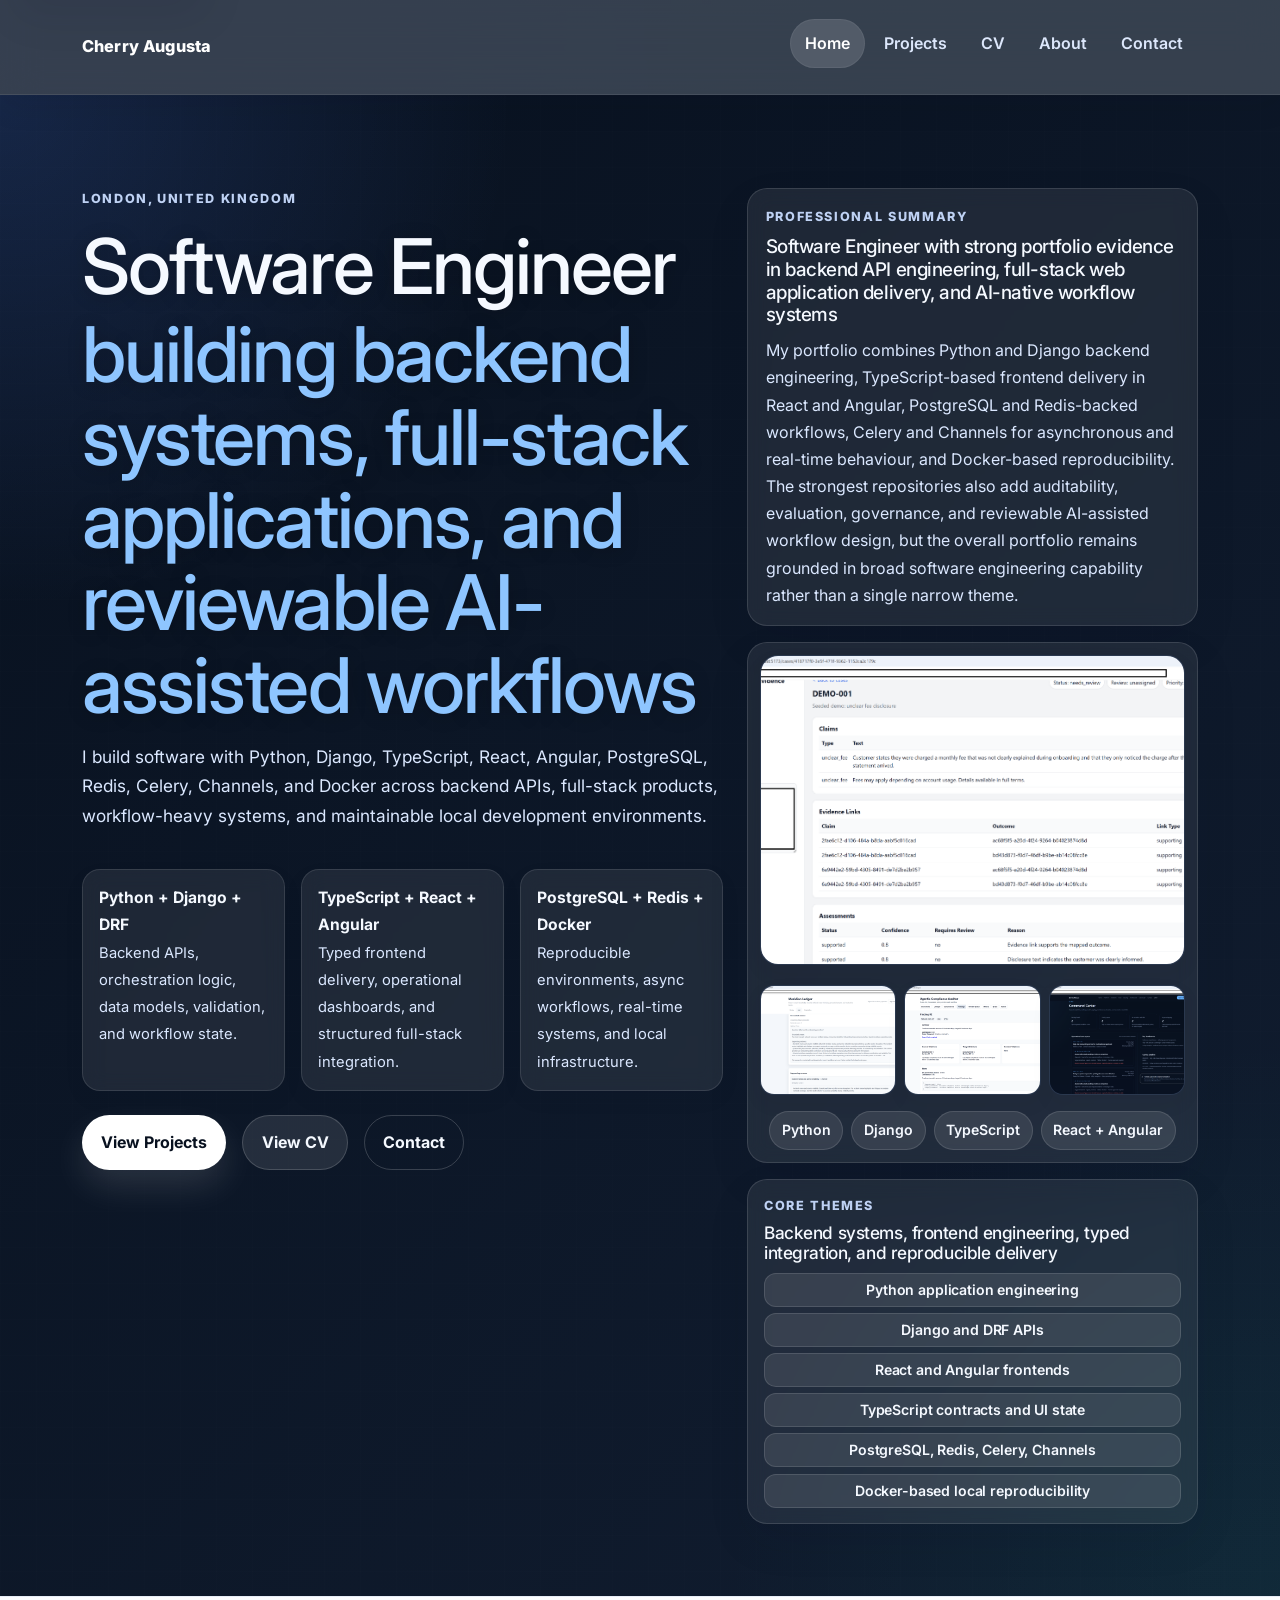
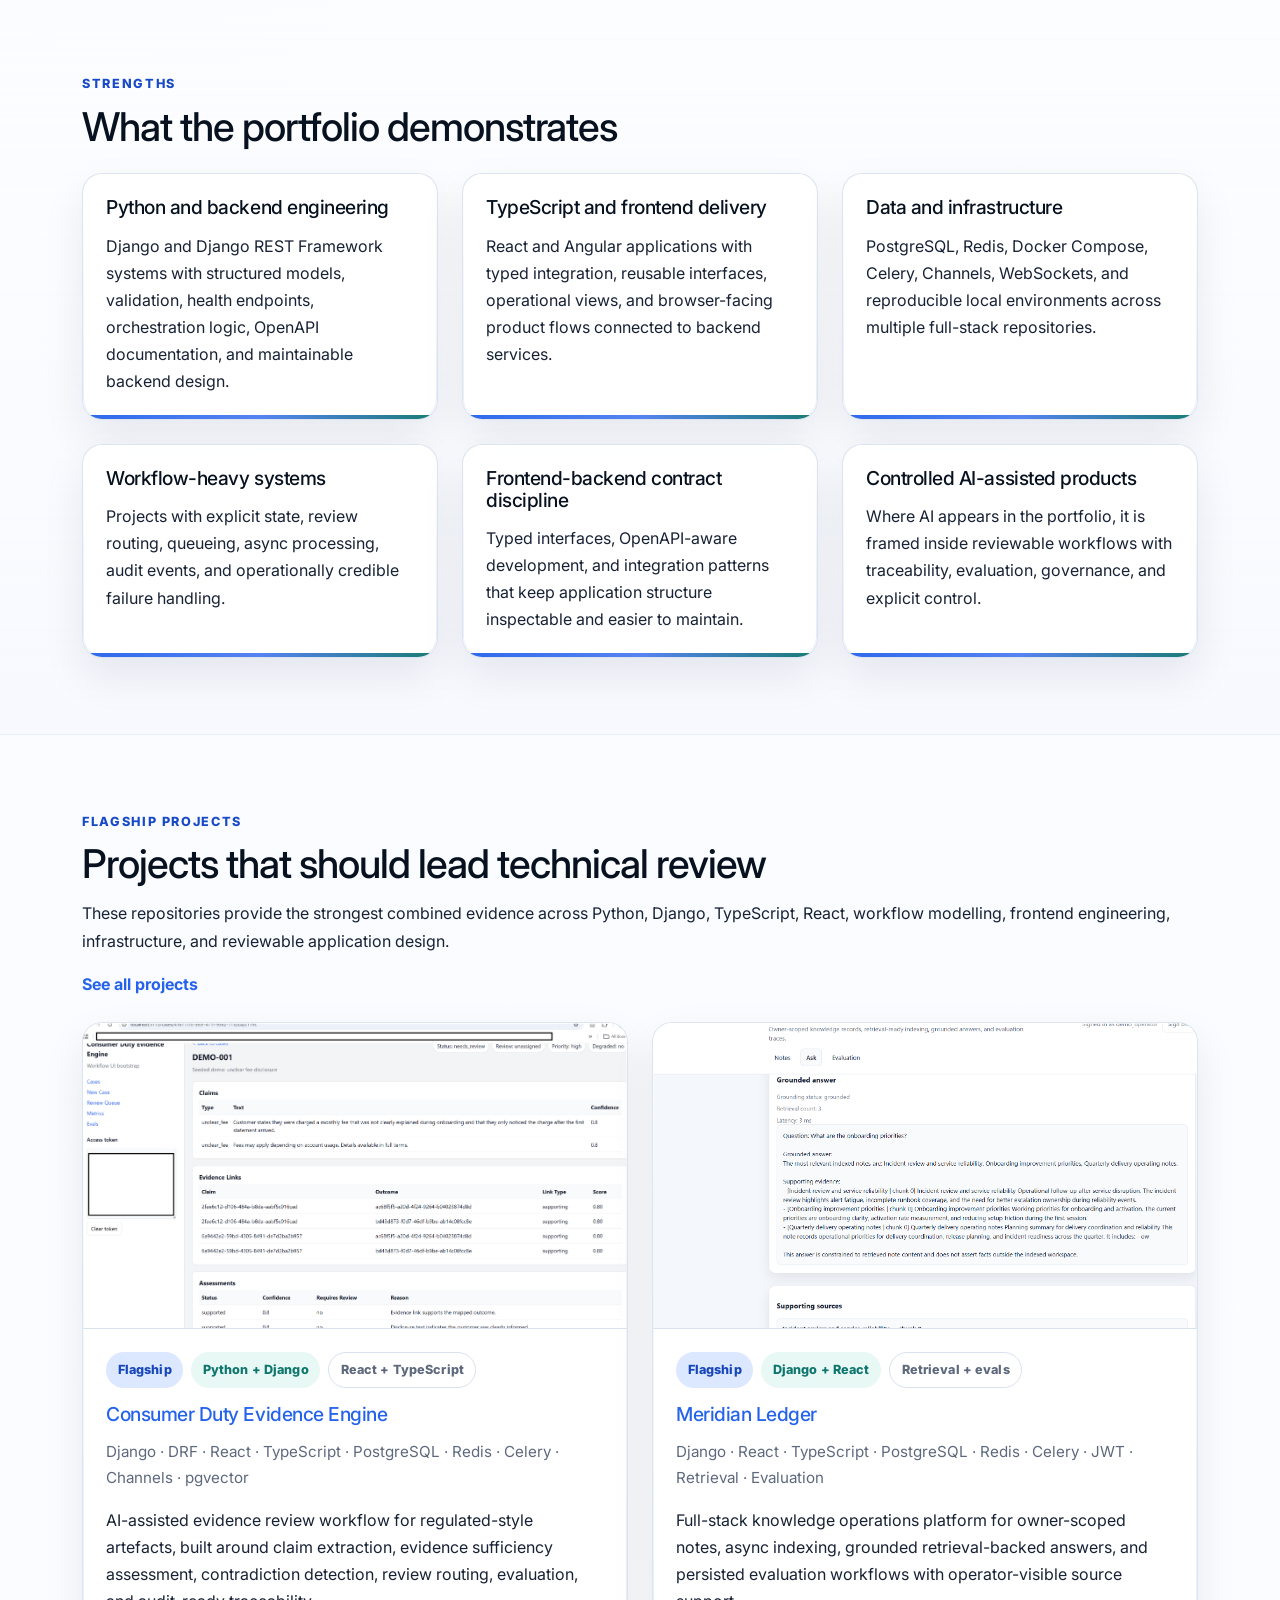
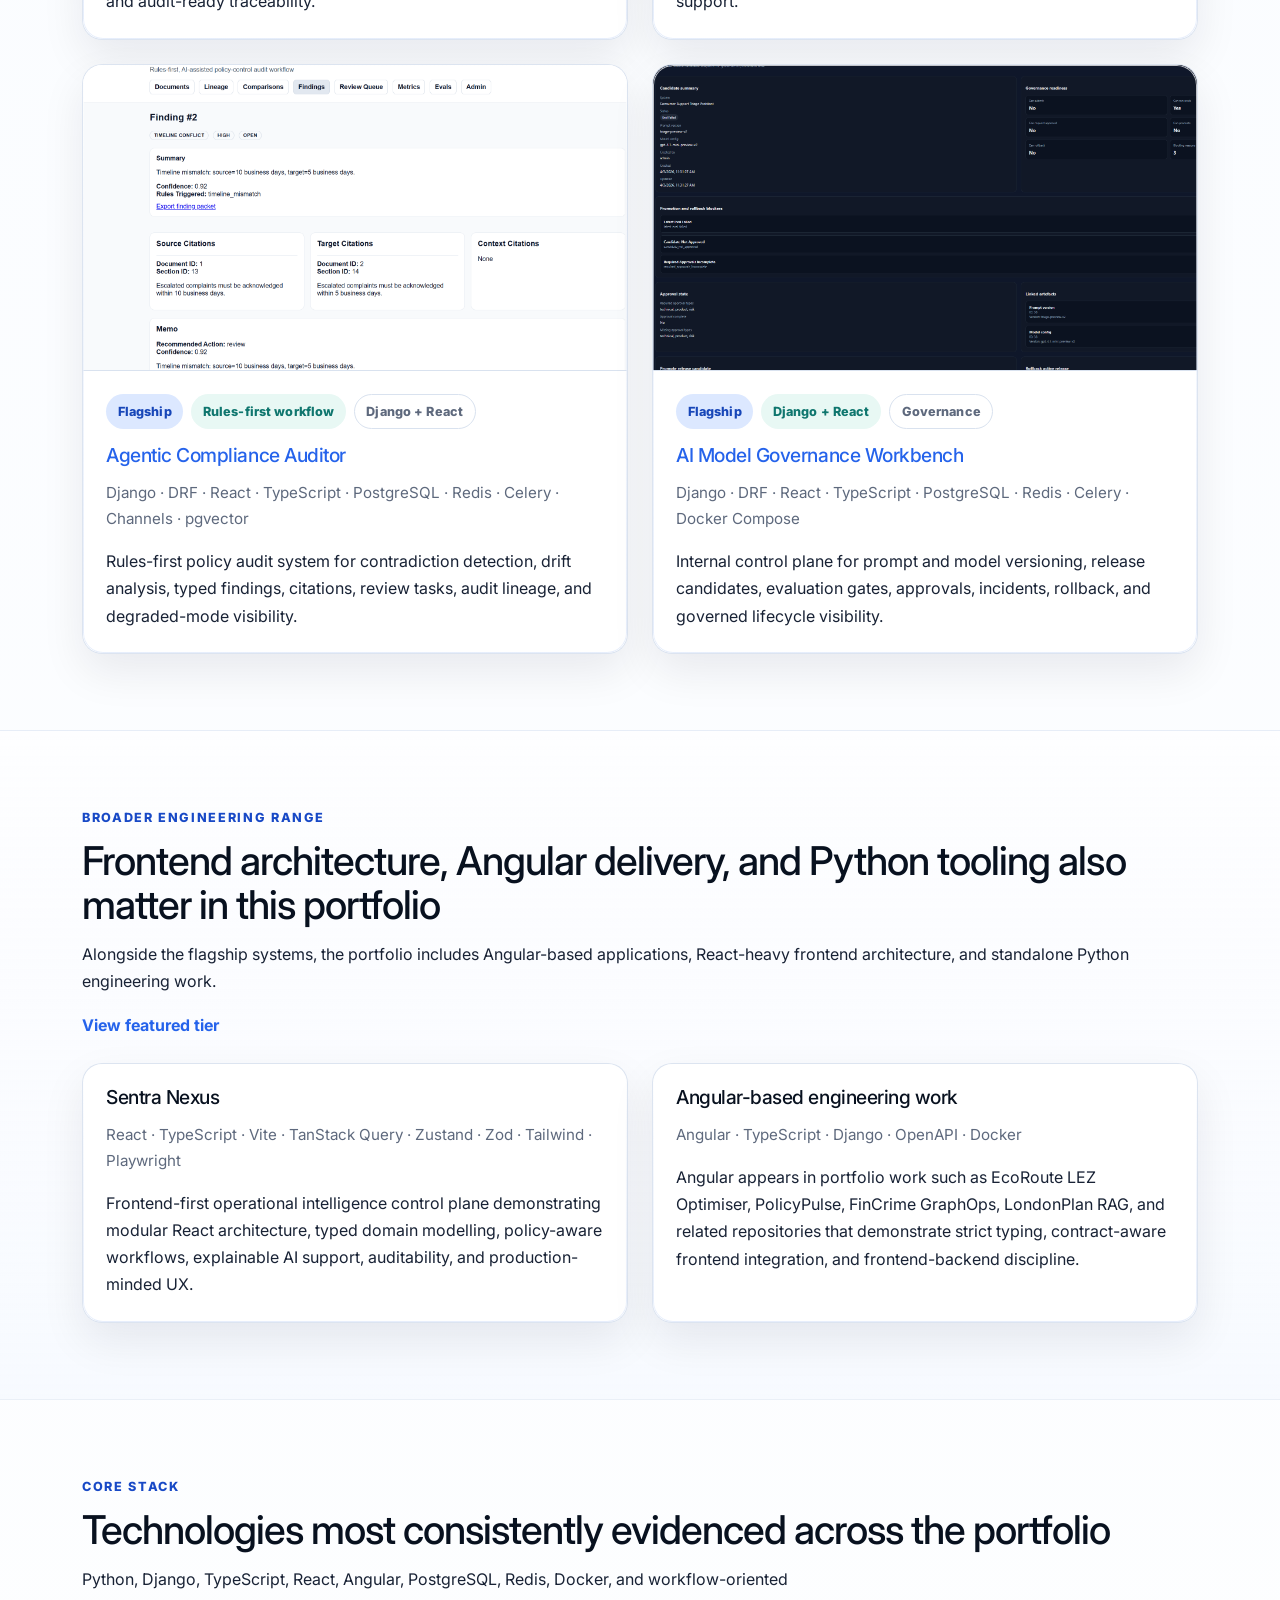
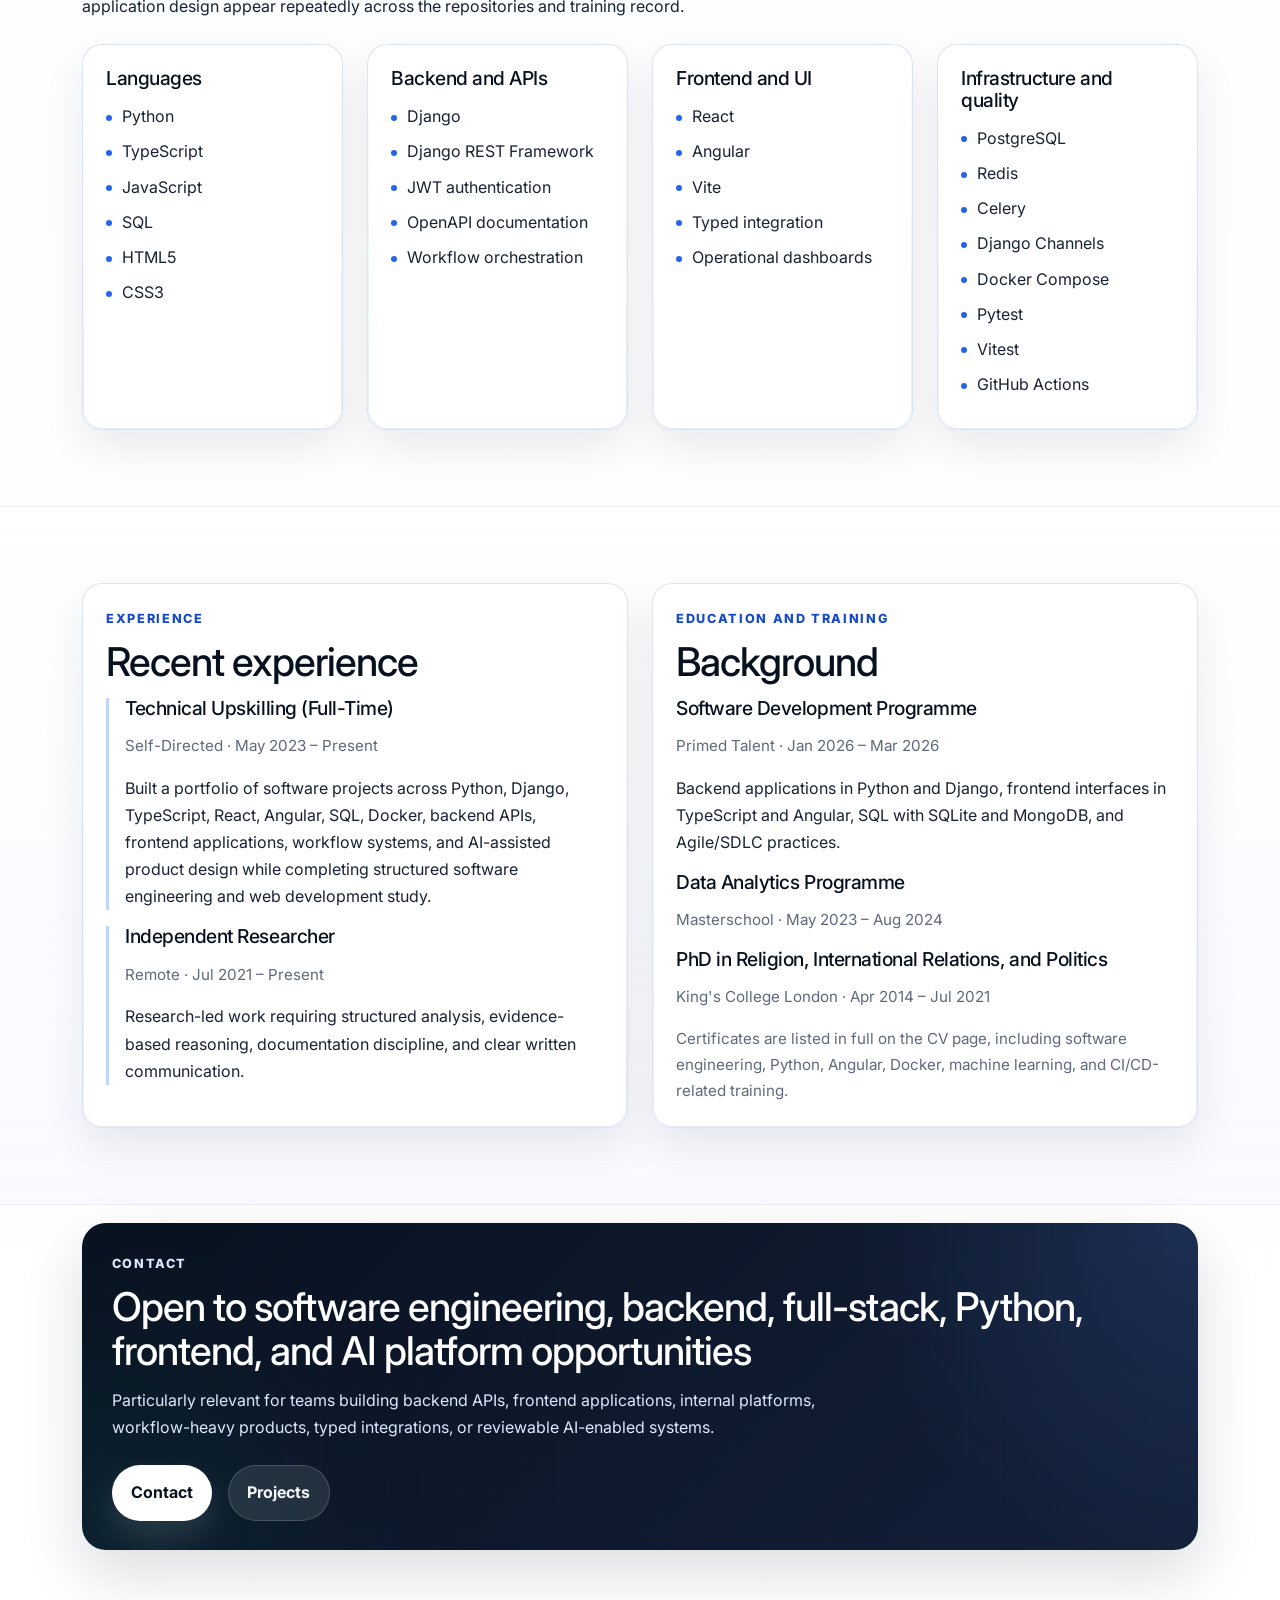
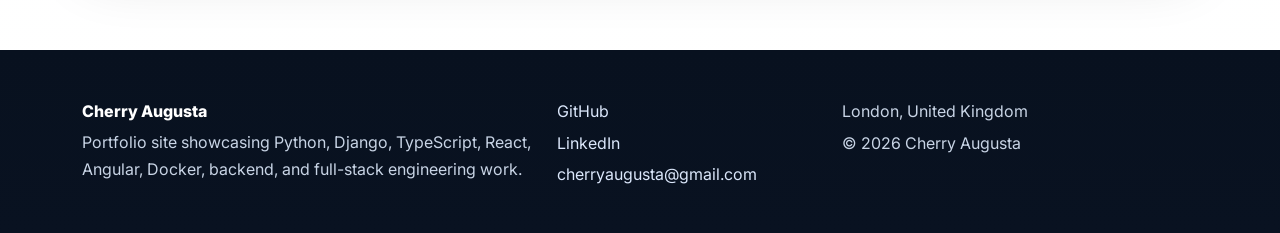
==== index.html @ 18e46f85 "initial portfolio launch in bootstrap version" ====
<!DOCTYPE html>
<html lang="en">
<head>
  <meta charset="utf-8">
  <meta name="viewport" content="width=device-width, initial-scale=1">
  <title>Cherry Augusta | Software Engineer | Python, Django, TypeScript, React, Angular, Docker</title>
  <meta name="description" content="Cherry Augusta is a London-based Software Engineer with portfolio work across Python, Django, TypeScript, React, Angular, PostgreSQL, Redis, Celery, Channels, Docker, backend APIs, full-stack web applications, and reviewable AI-assisted workflow systems.">
  <meta name="theme-color" content="#0b1220">
  <meta name="robots" content="index,follow">

  <meta property="og:title" content="Cherry Augusta | Software Engineer">
  <meta property="og:description" content="Python, Django, TypeScript, React, Angular, Docker, backend APIs, full-stack applications, and reviewable AI-assisted workflow systems.">
  <meta property="og:type" content="website">
  <meta property="og:url" content="https://cherryaugusta.github.io/developer-portfolio-profile">
  <meta property="og:image" content="https://cherryaugusta.github.io/developer-portfolio-profile/assets/og-preview.jpg">

  <meta name="twitter:card" content="summary_large_image">
  <meta name="twitter:title" content="Cherry Augusta | Software Engineer">
  <meta name="twitter:description" content="Python, Django, TypeScript, React, Angular, Docker, backend APIs, full-stack applications, and reviewable AI-assisted workflow systems.">
  <meta name="twitter:image" content="https://cherryaugusta.github.io/developer-portfolio-profile/assets/og-preview.jpg">

  <link rel="canonical" href="https://cherryaugusta.github.io/developer-portfolio-profile">
  <link rel="preconnect" href="https://fonts.googleapis.com">
  <link rel="preconnect" href="https://fonts.gstatic.com" crossorigin>
  <link href="https://fonts.googleapis.com/css2?family=Inter:wght@400;500;600;700;800;900&display=swap" rel="stylesheet">
  <link href="https://cdn.jsdelivr.net/npm/bootstrap@5.3.3/dist/css/bootstrap.min.css" rel="stylesheet" integrity="sha384-QWTKZyjpPEjISv5WaRU9OFeRpok6YctnYmDr5pNlyT2bRjXh0JMhjY6hW+ALEwIH" crossorigin="anonymous">
  <link rel="stylesheet" href="styles.css">
</head>
<body>

  <a class="ca-skip-link" href="#main-content">Skip to main content</a>

  <header class="ca-site-header sticky-top">
    <nav class="navbar navbar-expand-lg" aria-label="Primary">
      <div class="container ca-nav-container">
        <a class="navbar-brand ca-brand" href="index.html" aria-label="Cherry Augusta home">Cherry Augusta</a>

        <button class="navbar-toggler ca-nav-toggler" type="button"
          data-bs-toggle="collapse"
          data-bs-target="#primaryNav"
          aria-controls="primaryNav"
          aria-expanded="false"
          aria-label="Toggle navigation">
          <span class="ca-toggler-line"></span>
          <span class="ca-toggler-line"></span>
          <span class="ca-toggler-line"></span>
        </button>

        <div class="collapse navbar-collapse ca-nav-collapse" id="primaryNav">
          <ul class="navbar-nav ms-auto gap-1">
            <li class="nav-item">
              <a class="nav-link ca-nav-link active" aria-current="page" href="index.html">Home</a>
            </li>
            <li class="nav-item">
              <a class="nav-link ca-nav-link" href="projects.html">Projects</a>
            </li>
            <li class="nav-item">
              <a class="nav-link ca-nav-link" href="cv.html">CV</a>
            </li>
            <li class="nav-item">
              <a class="nav-link ca-nav-link" href="about.html">About</a>
            </li>
            <li class="nav-item">
              <a class="nav-link ca-nav-link" href="contact.html">Contact</a>
            </li>
          </ul>
        </div>
      </div>
    </nav>
  </header>

  <main id="main-content">

    <!--HEr00 -->
    <section class="ca-hero">
      <div class="container">
        <div class="row align-items-start g-4 ca-hero-row">

          <!-- Left:ccopy -->
          <div class="col-lg-7">
            <div class="ca-hero-copy">
              <p class="ca-eyebrow">London, United Kingdom</p>
              <h1>
                <span class="ca-hero-title-primary d-block">Software Engineer</span>
                <span class="ca-hero-title-secondary d-block mt-1">building backend systems, full-stack applications, and reviewable AI-assisted workflows</span>
              </h1>
              <p class="ca-hero-lead">
                I build software with Python, Django, TypeScript, React, Angular, PostgreSQL, Redis, Celery, Channels, and Docker across backend APIs, full-stack products, workflow-heavy systems, and maintainable local development environments.
              </p>

              <div class="row g-3 ca-hero-metrics mt-2" aria-label="Primary technical strengths">
                <div class="col-md-4">
                  <div class="ca-metric">
                    <strong class="d-block">Python + Django + DRF</strong>
                    <span>Backend APIs, orchestration logic, data models, validation, and workflow state.</span>
                  </div>
                </div>
                <div class="col-md-4">
                  <div class="ca-metric">
                    <strong class="d-block">TypeScript + React + Angular</strong>
                    <span>Typed frontend delivery, operational dashboards, and structured full-stack integration.</span>
                  </div>
                </div>
                <div class="col-md-4">
                  <div class="ca-metric">
                    <strong class="d-block">PostgreSQL + Redis + Docker</strong>
                    <span>Reproducible environments, async workflows, real-time systems, and local infrastructure.</span>
                  </div>
                </div>
              </div>

              <div class="ca-cta-row d-flex flex-wrap gap-3 mt-4">
                <a class="ca-btn ca-btn-primary" href="projects.html">View Projects</a>
                <a class="ca-btn ca-btn-secondary" href="cv.html">View CV</a>
                <a class="ca-btn ca-btn-ghost" href="contact.html">Contact</a>
              </div>
            </div>
          </div>

          <!-- Right: asidee stack -->
          <aside class="col-lg-5" aria-label="Hero right column">
            <div class="d-flex flex-column gap-3">

              <!-- Summary panel -->
              <div class="ca-hero-panel ca-hero-summary-panel" aria-label="Professional summary">
                <p class="ca-panel-label">Professional summary</p>
                <h2>Software Engineer with strong portfolio evidence in backend API engineering, full-stack web application delivery, and AI-native workflow systems</h2>
                <p class="ca-hero-summary-text mb-0">
                  My portfolio combines Python and Django backend engineering, TypeScript-based frontend delivery in React and Angular, PostgreSQL and Redis-backed workflows, Celery and Channels for asynchronous and real-time behaviour, and Docker-based reproducibility. The strongest repositories also add auditability, evaluation, governance, and reviewable AI-assisted workflow design, but the overall portfolio remains grounded in broad software engineering capability rather than a single narrow theme.
                </p>
              </div>

              <!-- Project visual -->
              <figure class="ca-profile-card ca-profile-card-compact mb-0">
                <div class="ca-hero-project-visual" aria-label="Selected project highlights">
                  <div class="ca-hero-project-main">
                    <img
                      src="screenshots/consumer-duty-evidence-engine/case-detail-weak-support.png"
                      alt="Consumer Duty Evidence Engine case review showing evidence sufficiency states and structured assessment"
                      width="1600" height="900"
                      loading="eager" decoding="async">
                  </div>
                  <div class="row g-2 mt-0 ca-hero-project-supporting">
                    <div class="col-4">
                      <img
                        src="screenshots/meridian-ledger/grounded-answer-with-sources.png"
                        alt="Meridian Ledger grounded answer view showing retrieved sources and answer output"
                        width="1600" height="900"
                        loading="lazy" decoding="async"
                        class="ca-hero-supporting-img">
                    </div>
                    <div class="col-4">
                      <img
                        src="screenshots/agentic-compliance-auditor/finding-detail-side-by-side.png"
                        alt="Agentic Compliance Auditor finding detail showing side-by-side contradiction analysis with cited evidence"
                        width="1600" height="900"
                        loading="lazy" decoding="async"
                        class="ca-hero-supporting-img">
                    </div>
                    <div class="col-4">
                      <img
                        src="screenshots/sentra-nexus/command-center.png"
                        alt="Sentra Nexus command center showing operational workflow metrics and constrained decision surfaces"
                        width="1600" height="900"
                        loading="lazy" decoding="async"
                        class="ca-hero-supporting-img">
                    </div>
                  </div>
                </div>
                <figcaption class="ca-profile-caption d-flex flex-wrap justify-content-center gap-2 pt-3">
                  <span>Python</span>
                  <span>Django</span>
                  <span>TypeScript</span>
                  <span>React + Angular</span>
                </figcaption>
              </figure>

              <!-- Core themes panel -->
              <div class="ca-hero-panel ca-hero-core-panel" aria-label="Core themes">
                <p class="ca-panel-label">Core themes</p>
                <h2>Backend systems, frontend engineering, typed integration, and reproducible delivery</h2>
                <ul class="ca-tag-list-core list-unstyled mb-0">
                  <li>Python application engineering</li>
                  <li>Django and DRF APIs</li>
                  <li>React and Angular frontends</li>
                  <li>TypeScript contracts and UI state</li>
                  <li>PostgreSQL, Redis, Celery, Channels</li>
                  <li>Docker-based local reproducibility</li>
                </ul>
              </div>

            </div>
          </aside>

        </div>
      </div>
    </section>

    <!-- STRENgTHS -->
    <section class="ca-section ca-section-soft">
      <div class="container">
        <div class="ca-section-intro mb-4">
          <p class="ca-section-kicker">Strengths</p>
          <h2>What the portfolio demonstrates</h2>
        </div>
        <div class="row g-4">
          <div class="col-md-6 col-lg-4">
            <article class="ca-card ca-feature-card h-100">
              <h3>Python and backend engineering</h3>
              <p class="mb-0">Django and Django REST Framework systems with structured models, validation, health endpoints, orchestration logic, OpenAPI documentation, and maintainable backend design.</p>
            </article>
          </div>
          <div class="col-md-6 col-lg-4">
            <article class="ca-card ca-feature-card h-100">
              <h3>TypeScript and frontend delivery</h3>
              <p class="mb-0">React and Angular applications with typed integration, reusable interfaces, operational views, and browser-facing product flows connected to backend services.</p>
            </article>
          </div>
          <div class="col-md-6 col-lg-4">
            <article class="ca-card ca-feature-card h-100">
              <h3>Data and infrastructure</h3>
              <p class="mb-0">PostgreSQL, Redis, Docker Compose, Celery, Channels, WebSockets, and reproducible local environments across multiple full-stack repositories.</p>
            </article>
          </div>
          <div class="col-md-6 col-lg-4">
            <article class="ca-card ca-feature-card h-100">
              <h3>Workflow-heavy systems</h3>
              <p class="mb-0">Projects with explicit state, review routing, queueing, async processing, audit events, and operationally credible failure handling.</p>
            </article>
          </div>
          <div class="col-md-6 col-lg-4">
            <article class="ca-card ca-feature-card h-100">
              <h3>Frontend-backend contract discipline</h3>
              <p class="mb-0">Typed interfaces, OpenAPI-aware development, and integration patterns that keep application structure inspectable and easier to maintain.</p>
            </article>
          </div>
          <div class="col-md-6 col-lg-4">
            <article class="ca-card ca-feature-card h-100">
              <h3>Controlled AI-assisted products</h3>
              <p class="mb-0">Where AI appears in the portfolio, it is framed inside reviewable workflows with traceability, evaluation, governance, and explicit control.</p>
            </article>
          </div>
        </div>
      </div>
    </section>

    <!-- FLAGSHIP PROJECTS -->
    <section class="ca-section">
      <div class="container">
        <div class="d-flex justify-content-between align-items-end gap-3 flex-wrap ca-section-intro mb-4">
          <div>
            <p class="ca-section-kicker">Flagship projects</p>
            <h2>Projects that should lead technical review</h2>
            <p class="mb-0">These repositories provide the strongest combined evidence across Python, Django, TypeScript, React, workflow modelling, frontend engineering, infrastructure, and reviewable application design.</p>
          </div>
          <a class="ca-text-link text-nowrap" href="projects.html">See all projects</a>
        </div>

        <div class="row g-4">

          <div class="col-md-6">
            <article class="ca-project-card ca-project-card-with-image h-100">
              <div class="ca-project-image-wrap">
                <img src="screenshots/consumer-duty-evidence-engine/case-detail-weak-support.png" alt="Consumer Duty Evidence Engine case review showing evidence sufficiency states and structured assessment" width="1600" height="900" loading="lazy" decoding="async">
              </div>
              <div class="ca-project-content">
                <div class="d-flex flex-wrap gap-2 mb-3">
                  <span class="ca-badge ca-badge-primary">Flagship</span>
                  <span class="ca-badge ca-badge-accent">Python + Django</span>
                  <span class="ca-badge ca-badge-outline">React + TypeScript</span>
                </div>
                <h3><a href="https://github.com/cherryaugusta/consumer-duty-evidence-engine" target="_blank" rel="noopener noreferrer">Consumer Duty Evidence Engine</a></h3>
                <p class="ca-stack">Django · DRF · React · TypeScript · PostgreSQL · Redis · Celery · Channels · pgvector</p>
                <p class="mb-0">AI-assisted evidence review workflow for regulated-style artefacts, built around claim extraction, evidence sufficiency assessment, contradiction detection, review routing, evaluation, and audit-ready traceability.</p>
              </div>
            </article>
          </div>

          <div class="col-md-6">
            <article class="ca-project-card ca-project-card-with-image h-100">
              <div class="ca-project-image-wrap">
                <img src="screenshots/meridian-ledger/grounded-answer-with-sources.png" alt="Meridian Ledger grounded answer view showing retrieved sources and answer output" width="1600" height="900" loading="lazy" decoding="async">
              </div>
              <div class="ca-project-content">
                <div class="d-flex flex-wrap gap-2 mb-3">
                  <span class="ca-badge ca-badge-primary">Flagship</span>
                  <span class="ca-badge ca-badge-accent">Django + React</span>
                  <span class="ca-badge ca-badge-outline">Retrieval + evals</span>
                </div>
                <h3><a href="https://github.com/cherryaugusta/meridian-ledger" target="_blank" rel="noopener noreferrer">Meridian Ledger</a></h3>
                <p class="ca-stack">Django · React · TypeScript · PostgreSQL · Redis · Celery · JWT · Retrieval · Evaluation</p>
                <p class="mb-0">Full-stack knowledge operations platform for owner-scoped notes, async indexing, grounded retrieval-backed answers, and persisted evaluation workflows with operator-visible source support.</p>
              </div>
            </article>
          </div>

          <div class="col-md-6">
            <article class="ca-project-card ca-project-card-with-image h-100">
              <div class="ca-project-image-wrap">
                <img src="screenshots/agentic-compliance-auditor/finding-detail-side-by-side.png" alt="Agentic Compliance Auditor finding detail showing side-by-side contradiction analysis with cited evidence" width="1600" height="900" loading="lazy" decoding="async">
              </div>
              <div class="ca-project-content">
                <div class="d-flex flex-wrap gap-2 mb-3">
                  <span class="ca-badge ca-badge-primary">Flagship</span>
                  <span class="ca-badge ca-badge-accent">Rules-first workflow</span>
                  <span class="ca-badge ca-badge-outline">Django + React</span>
                </div>
                <h3><a href="https://github.com/cherryaugusta/agentic-compliance-auditor" target="_blank" rel="noopener noreferrer">Agentic Compliance Auditor</a></h3>
                <p class="ca-stack">Django · DRF · React · TypeScript · PostgreSQL · Redis · Celery · Channels · pgvector</p>
                <p class="mb-0">Rules-first policy audit system for contradiction detection, drift analysis, typed findings, citations, review tasks, audit lineage, and degraded-mode visibility.</p>
              </div>
            </article>
          </div>

          <div class="col-md-6">
            <article class="ca-project-card ca-project-card-with-image h-100">
              <div class="ca-project-image-wrap">
                <img src="screenshots/ai-model-governance-workbench/release-candidate-blocked.png" alt="AI Model Governance Workbench screen showing blocked release candidate and approval controls" width="1600" height="900" loading="lazy" decoding="async">
              </div>
              <div class="ca-project-content">
                <div class="d-flex flex-wrap gap-2 mb-3">
                  <span class="ca-badge ca-badge-primary">Flagship</span>
                  <span class="ca-badge ca-badge-accent">Django + React</span>
                  <span class="ca-badge ca-badge-outline">Governance</span>
                </div>
                <h3><a href="https://github.com/cherryaugusta/ai-model-governance-workbench" target="_blank" rel="noopener noreferrer">AI Model Governance Workbench</a></h3>
                <p class="ca-stack">Django · DRF · React · TypeScript · PostgreSQL · Redis · Celery · Docker Compose</p>
                <p class="mb-0">Internal control plane for prompt and model versioning, release candidates, evaluation gates, approvals, incidents, rollback, and governed lifecycle visibility.</p>
              </div>
            </article>
          </div>

        </div>
      </div>
    </section>

    <!-- BROADRE RANGE -->
    <section class="ca-section ca-section-soft">
      <div class="container">
        <div class="d-flex justify-content-between align-items-end gap-3 flex-wrap ca-section-intro mb-4">
          <div>
            <p class="ca-section-kicker">Broader engineering range</p>
            <h2>Frontend architecture, Angular delivery, and Python tooling also matter in this portfolio</h2>
            <p class="mb-0">Alongside the flagship systems, the portfolio includes Angular-based applications, React-heavy frontend architecture, and standalone Python engineering work.</p>
          </div>
          <a class="ca-text-link text-nowrap" href="projects.html#featured-projects">View featured tier</a>
        </div>
        <div class="row g-4">
          <div class="col-md-6">
            <article class="ca-card h-100">
              <h3>Sentra Nexus</h3>
              <p class="ca-stack">React · TypeScript · Vite · TanStack Query · Zustand · Zod · Tailwind · Playwright</p>
              <p class="mb-0">Frontend-first operational intelligence control plane demonstrating modular React architecture, typed domain modelling, policy-aware workflows, explainable AI support, auditability, and production-minded UX.</p>
            </article>
          </div>
          <div class="col-md-6">
            <article class="ca-card h-100">
              <h3>Angular-based engineering work</h3>
              <p class="ca-stack">Angular · TypeScript · Django · OpenAPI · Docker</p>
              <p class="mb-0">Angular appears in portfolio work such as EcoRoute LEZ Optimiser, PolicyPulse, FinCrime GraphOps, LondonPlan RAG, and related repositories that demonstrate strict typing, contract-aware frontend integration, and frontend-backend discipline.</p>
            </article>
          </div>
        </div>
      </div>
    </section>

    <!-- CORE STACK -->
    <section class="ca-section">
      <div class="container">
        <div class="ca-section-intro mb-4">
          <p class="ca-section-kicker">Core stack</p>
          <h2>Technologies most consistently evidenced across the portfolio</h2>
          <p>Python, Django, TypeScript, React, Angular, PostgreSQL, Redis, Docker, and workflow-oriented application design appear repeatedly across the repositories and training record.</p>
        </div>
        <div class="row g-4">
          <div class="col-sm-6 col-lg-3">
            <article class="ca-card h-100">
              <h3>Languages</h3>
              <ul class="ca-plain-list mb-0">
                <li>Python</li>
                <li>TypeScript</li>
                <li>JavaScript</li>
                <li>SQL</li>
                <li>HTML5</li>
                <li>CSS3</li>
              </ul>
            </article>
          </div>
          <div class="col-sm-6 col-lg-3">
            <article class="ca-card h-100">
              <h3>Backend and APIs</h3>
              <ul class="ca-plain-list mb-0">
                <li>Django</li>
                <li>Django REST Framework</li>
                <li>JWT authentication</li>
                <li>OpenAPI documentation</li>
                <li>Workflow orchestration</li>
              </ul>
            </article>
          </div>
          <div class="col-sm-6 col-lg-3">
            <article class="ca-card h-100">
              <h3>Frontend and UI</h3>
              <ul class="ca-plain-list mb-0">
                <li>React</li>
                <li>Angular</li>
                <li>Vite</li>
                <li>Typed integration</li>
                <li>Operational dashboards</li>
              </ul>
            </article>
          </div>
          <div class="col-sm-6 col-lg-3">
            <article class="ca-card h-100">
              <h3>Infrastructure and quality</h3>
              <ul class="ca-plain-list mb-0">
                <li>PostgreSQL</li>
                <li>Redis</li>
                <li>Celery</li>
                <li>Django Channels</li>
                <li>Docker Compose</li>
                <li>Pytest</li>
                <li>Vitest</li>
                <li>GitHub Actions</li>
              </ul>
            </article>
          </div>
        </div>
      </div>
    </section>

    <!-- EXPERIENCE & EDUCATION -->
    <section class="ca-section ca-section-soft">
      <div class="container">
        <div class="row g-4">
          <div class="col-md-6">
            <article class="ca-card h-100">
              <p class="ca-section-kicker">Experience</p>
              <h2>Recent experience</h2>
              <div class="ca-timeline-item">
                <h3>Technical Upskilling (Full-Time)</h3>
                <p class="ca-meta">Self-Directed · May 2023 – Present</p>
                <p class="mb-0">Built a portfolio of software projects across Python, Django, TypeScript, React, Angular, SQL, Docker, backend APIs, frontend applications, workflow systems, and AI-assisted product design while completing structured software engineering and web development study.</p>
              </div>
              <div class="ca-timeline-item mt-3">
                <h3>Independent Researcher</h3>
                <p class="ca-meta">Remote · Jul 2021 – Present</p>
                <p class="mb-0">Research-led work requiring structured analysis, evidence-based reasoning, documentation discipline, and clear written communication.</p>
              </div>
            </article>
          </div>
          <div class="col-md-6">
            <article class="ca-card h-100">
              <p class="ca-section-kicker">Education and training</p>
              <h2>Background</h2>
              <div class="ca-education-block">
                <h3>Software Development Programme</h3>
                <p class="ca-meta">Primed Talent · Jan 2026 – Mar 2026</p>
                <p>Backend applications in Python and Django, frontend interfaces in TypeScript and Angular, SQL with SQLite and MongoDB, and Agile/SDLC practices.</p>
              </div>
              <div class="ca-education-block">
                <h3>Data Analytics Programme</h3>
                <p class="ca-meta">Masterschool · May 2023 – Aug 2024</p>
              </div>
              <div class="ca-education-block">
                <h3>PhD in Religion, International Relations, and Politics</h3>
                <p class="ca-meta">King's College London · Apr 2014 – Jul 2021</p>
              </div>
              <p class="ca-note-text mb-0">Certificates are listed in full on the CV page, including software engineering, Python, Angular, Docker, machine learning, and CI/CD-related training.</p>
            </article>
          </div>
        </div>
      </div>
    </section>

    <!-- CTA -->
    <section class="ca-section ca-section-cta">
      <div class="container">
        <div class="ca-cta-panel d-flex flex-wrap align-items-center justify-content-between gap-4">
          <div>
            <p class="ca-section-kicker ca-section-kicker-light">Contact</p>
            <h2>Open to software engineering, backend, full-stack, Python, frontend, and AI platform opportunities</h2>
            <p class="mb-0">Particularly relevant for teams building backend APIs, frontend applications, internal platforms, workflow-heavy products, typed integrations, or reviewable AI-enabled systems.</p>
          </div>
          <div class="d-flex flex-wrap gap-3">
            <a class="ca-btn ca-btn-primary" href="contact.html">Contact</a>
            <a class="ca-btn ca-btn-secondary" href="projects.html">Projects</a>
          </div>
        </div>
      </div>
    </section>

  </main>

  <footer class="ca-site-footer">
    <div class="container">
      <div class="row g-4">
        <div class="col-lg-5">
          <p class="ca-footer-title">Cherry Augusta</p>
          <p class="mb-0">Portfolio site showcasing Python, Django, TypeScript, React, Angular, Docker, backend, and full-stack engineering work.</p>
        </div>
        <div class="col-sm-6 col-lg-3">
          <p class="mb-1"><a href="https://github.com/cherryaugusta" target="_blank" rel="noopener noreferrer">GitHub</a></p>
          <p class="mb-1"><a href="https://www.linkedin.com/in/cherry-augusta-3957a916" target="_blank" rel="noopener noreferrer">LinkedIn</a></p>
          <p class="mb-0"><a href="mailto:cherryaugusta@gmail.com">cherryaugusta@gmail.com</a></p>
        </div>
        <div class="col-sm-6 col-lg-4">
          <p class="mb-1">London, United Kingdom</p>
          <p class="mb-0">© <span id="current-year">2026</span> Cherry Augusta</p>
        </div>
      </div>
    </div>
  </footer>

  <script src="https://cdn.jsdelivr.net/npm/bootstrap@5.3.3/dist/js/bootstrap.bundle.min.js" integrity="sha384-YvpcrYf0tY3lHB60NNkmXc4s9bIOgUxi8T/jzmFyFnDFTX5X3TI5ip47tIiLgkD" crossorigin="anonymous"></script>
  <script src="script.js"></script>
</body>
</html>
---- styles.css ----
:root {
  --ca-bg:            #08111f;
  --ca-bg-soft:       #0d1728;
  --ca-bg-deep:       #050b16;
  --ca-surface:       #ffffff;
  --ca-surface-soft:  #f6f9ff;
  --ca-surface-strong:#eef4ff;
  --ca-text:          #182235;
  --ca-muted:         #5e697d;
  --ca-muted-strong:  #435168;
  --ca-line:          #d9e2ef;
  --ca-line-strong:   #bfd2f6;
  --ca-primary:       #2563eb;
  --ca-primary-strong:#1849c6;
  --ca-primary-soft:  #dce8ff;
  --ca-accent:        #0f766e;
  --ca-accent-soft:   #e8f8f4;
  --ca-hero-text:     #f5f9ff;
  --ca-hero-text-soft:#dbe8ff;
  --ca-hero-text-muted:#bfd2f4;
  --ca-hero-title-accent:#8ec5ff;
  --ca-shadow-xs:     0 8px 20px rgba(9,18,32,.06);
  --ca-shadow:        0 18px 44px rgba(9,18,32,.08);
  --ca-shadow-strong: 0 24px 60px rgba(9,18,32,.14);
  --ca-shadow-premium:0 30px 80px rgba(8,17,31,.18);
  --ca-radius-xs:     10px;
  --ca-radius-sm:     14px;
  --ca-radius:        20px;
  --ca-radius-lg:     28px;
  --ca-transition:    200ms ease;
}

/* basee */
*,
*::before,
*::after { box-sizing: border-box; }

html { scroll-behavior: smooth; text-size-adjust: 100%; }

body {
  font-family: "Inter", "Segoe UI", Roboto, Arial, sans-serif;
  color: var(--ca-text);
  line-height: 1.7;
  background:
    radial-gradient(circle at top left, rgba(37,99,235,.11), transparent 26%),
    radial-gradient(circle at top right, rgba(15,118,110,.08), transparent 22%),
    linear-gradient(180deg, #eef5ff 0%, #f8fbff 18%, #ffffff 100%);
}

img { max-width: 100%; display: block; }

a {
  color: var(--ca-primary);
  text-decoration: none;
  word-break: break-word;
  transition: color var(--ca-transition), opacity var(--ca-transition), transform var(--ca-transition);
}
a:hover { text-decoration: underline; }

a:focus-visible,
button:focus-visible {
  outline: 3px solid rgba(37,99,235,.28);
  outline-offset: 3px;
}

p { margin: 0 0 1rem; }

h1, h2, h3 {
  margin: 0 0 .85rem;
  line-height: 1.12;
  letter-spacing: -0.025em;
  color: var(--ca-bg);
}

h1 { font-size: clamp(2.4rem, 6vw, 4.9rem); }
h2 { font-size: clamp(1.55rem, 3.1vw, 2.5rem); }
h3 { font-size: clamp(1.05rem, 2vw, 1.2rem); }

ul { margin: 0; padding-left: 1.15rem; }
li { margin-bottom: .45rem; }

hr {
  border: 0;
  border-top: 1px solid var(--ca-line);
  margin: 1.35rem 0;
}

/* skipp link */
.ca-skip-link {
  position: absolute;
  left: 16px;
  top: -56px;
  background: var(--ca-primary);
  color: #fff;
  padding: .85rem 1rem;
  border-radius: 10px;
  z-index: 1100;
  box-shadow: var(--ca-shadow);
  font-weight: 700;
}
.ca-skip-link:focus { top: 16px; }

/* headder/navbar */
.ca-site-header {
  background: rgba(8,17,31,.78);
  backdrop-filter: blur(18px);
  -webkit-backdrop-filter: blur(18px);
  border-bottom: 1px solid rgba(255,255,255,.08);
  box-shadow: 0 10px 30px rgba(8,17,31,.08);
}

.ca-nav-container {
  min-height: 78px;
}

.ca-brand {
  color: #fff !important;
  font-weight: 800;
  letter-spacing: .01em;
  font-size: 1.02rem;
}
.ca-brand:hover {
  text-decoration: none;
  opacity: .96;
}

/* Nav links */
.ca-nav-link {
  color: #dce7fb !important;
  padding: .68rem .94rem !important;
  border-radius: 999px !important;
  font-weight: 600;
}
.ca-nav-link:hover {
  background: rgba(255,255,255,.08);
  text-decoration: none;
}
.ca-nav-link.active,
.ca-nav-link[aria-current="page"] {
  background: rgba(255,255,255,.14) !important;
  color: #fff !important;
  box-shadow: inset 0 0 0 1px rgba(255,255,255,.06);
}

/* Hamburger toggler */
.ca-nav-toggler {
  width: 48px;
  height: 48px;
  border: 1px solid rgba(255,255,255,.18) !important;
  border-radius: 14px !important;
  background: transparent !important;
  padding: 0;
  display: flex;
  align-items: center;
  justify-content: center;
  gap: 4px;
  flex-direction: column;
  cursor: pointer;
  background-image: none !important;
}
.ca-nav-toggler:focus { box-shadow: 0 0 0 3px rgba(37,99,235,.28) !important; }

.ca-toggler-line {
  display: block;
  width: 20px;
  height: 2px;
  background: #fff;
  border-radius: 999px;
  pointer-events: none;
}

/* Mobile nav collapse */
.ca-nav-collapse {
  /* Bootstrap collapse */
}

@media (max-width: 991.98px) {
  .ca-nav-collapse.show,
  .ca-nav-collapse.collapsing {
    background: rgba(8,17,31,.98);
    border: 1px solid rgba(255,255,255,.08);
    border-radius: 18px;
    padding: .8rem;
    margin-top: .5rem;
    box-shadow: var(--ca-shadow-premium);
  }
  .ca-nav-collapse .ca-nav-link {
    border-radius: 12px !important;
    padding: .6rem .9rem !important;
  }
  .navbar-nav { gap: 0 !important; }
}

/* hero */
.ca-hero,
.ca-page-hero {
  color: #fff;
  background:
    radial-gradient(circle at top left, rgba(88,138,255,.18), transparent 26%),
    radial-gradient(circle at bottom right, rgba(15,118,110,.14), transparent 28%),
    linear-gradient(135deg, rgba(8,17,31,.98), rgba(17,29,48,.96)),
    linear-gradient(135deg, #08111f, #132039);
  position: relative;
  overflow: hidden;
}

.ca-hero::before,
.ca-page-hero::before {
  content: "";
  position: absolute;
  inset: 0;
  background:
    linear-gradient(90deg, rgba(255,255,255,.04) 1px, transparent 1px),
    linear-gradient(180deg, rgba(255,255,255,.03) 1px, transparent 1px);
  background-size: 36px 36px;
  opacity: .18;
  pointer-events: none;
}

.ca-hero { padding: 5.8rem 0 4.5rem; }
.ca-page-hero { padding: 4rem 0 3rem; }

.ca-hero h1,
.ca-page-hero h1 {
  color: var(--ca-hero-text);
  text-shadow: 0 2px 18px rgba(0,0,0,.22);
}

.ca-hero-row { position: relative; z-index: 1; }

.ca-hero-title-primary { color: var(--ca-hero-text); }
.ca-hero-title-secondary {
  color: var(--ca-hero-title-accent);
  line-height: 1.08;
}

.ca-hero-copy {
  color: var(--ca-hero-text-soft);
}

.ca-eyebrow,
.ca-section-kicker,
.ca-panel-label {
  text-transform: uppercase;
  letter-spacing: .13em;
  font-size: .79rem;
  font-weight: 800;
  margin: 0 0 .65rem;
  display: block;
}

.ca-eyebrow { color: var(--ca-hero-text-muted); margin-bottom: .9rem; }
.ca-section-kicker { color: var(--ca-primary-strong); }
.ca-section-kicker-light { color: #b7cdf9; }
.ca-panel-label { color: var(--ca-hero-text-muted); margin-bottom: .55rem; }

.ca-hero-lead,
.ca-page-lead {
  color: var(--ca-hero-text-soft);
  font-size: 1.08rem;
  max-width: 720px;
  margin-bottom: 1.45rem;
}

/* Hero metrics */
.ca-metric {
  background: rgba(255,255,255,.08);
  border: 1px solid rgba(255,255,255,.11);
  border-radius: 18px;
  padding: .95rem 1rem;
  box-shadow: var(--ca-shadow-xs);
  backdrop-filter: blur(10px);
  -webkit-backdrop-filter: blur(10px);
  height: 100%;
}
.ca-metric strong { color: var(--ca-hero-text); font-size: .98rem; }
.ca-metric span { color: var(--ca-hero-text-soft); font-size: .92rem; }

/* Hero panels */
.ca-hero-panel {
  background: rgba(255,255,255,.08);
  border: 1px solid rgba(255,255,255,.12);
  border-radius: var(--ca-radius);
  padding: 1.35rem;
  box-shadow: var(--ca-shadow);
  backdrop-filter: blur(10px);
  -webkit-backdrop-filter: blur(10px);
}
.ca-hero-panel h2 { color: var(--ca-hero-text); font-size: 1.35rem; margin-bottom: .8rem; }

.ca-hero-summary-panel { padding: 1.08rem 1.1rem 1.02rem; }
.ca-hero-summary-panel h2 { font-size: 1.18rem; line-height: 1.2; margin-bottom: .64rem; }
.ca-hero-summary-text { color: var(--ca-hero-text-soft); margin: 0; }

.ca-hero-core-panel { padding: .92rem 1rem .96rem; }
.ca-hero-core-panel h2 { font-size: 1.08rem; line-height: 1.18; margin-bottom: .6rem; }
.ca-hero-core-panel .ca-panel-label { margin-bottom: .42rem; }

/* Profile card */
.ca-profile-card {
  background: rgba(255,255,255,.08);
  border: 1px solid rgba(255,255,255,.12);
  border-radius: var(--ca-radius);
  padding: .8rem;
  box-shadow: var(--ca-shadow);
  overflow: hidden;
  backdrop-filter: blur(10px);
  -webkit-backdrop-filter: blur(10px);
  display: flex;
  flex-direction: column;
}
.ca-profile-card-compact { padding: .75rem; }

.ca-hero-project-visual { display: grid; gap: .75rem; }

.ca-hero-project-main {
  border-radius: 18px;
  overflow: hidden;
  background: #12213a;
  border: 1px solid rgba(255,255,255,.10);
  box-shadow: var(--ca-shadow-xs);
}
.ca-hero-project-main img {
  width: 100%;
  height: clamp(240px, 24vw, 320px);
  object-fit: cover;
  object-position: top center;
  display: block;
}

.ca-hero-supporting-img {
  width: 100%;
  height: 110px;
  object-fit: cover;
  object-position: top center;
  border-radius: 14px;
  display: block;
  background: #12213a;
  border: 1px solid rgba(255,255,255,.10);
  box-shadow: var(--ca-shadow-xs);
}

.ca-profile-caption span {
  padding: .42rem .72rem;
  border-radius: 999px;
  background: rgba(255,255,255,.10);
  border: 1px solid rgba(255,255,255,.12);
  color: var(--ca-hero-text);
  font-size: .88rem;
  font-weight: 600;
  text-align: center;
}

/* Core tag list */
.ca-tag-list-core {
  list-style: none;
  padding: 0;
  margin: 0;
  display: grid;
  grid-template-columns: 1fr;
  gap: .38rem;
}
.ca-tag-list-core li {
  display: flex;
  align-items: center;
  justify-content: center;
  text-align: center;
  min-height: 34px;
  padding: .42rem .72rem;
  border-radius: 12px;
  background: rgba(255,255,255,.10);
  border: 1px solid rgba(255,255,255,.12);
  color: var(--ca-hero-text);
  font-size: .88rem;
  font-weight: 600;
  line-height: 1.14;
  letter-spacing: -0.01em;
  margin: 0;
}

/* buttons */
.ca-btn {
  display: inline-flex;
  align-items: center;
  justify-content: center;
  min-height: 50px;
  padding: .82rem 1.14rem;
  border-radius: 999px;
  font-weight: 700;
  font-size: 1rem;
  text-decoration: none;
  transition: transform var(--ca-transition), background var(--ca-transition), border-color var(--ca-transition), box-shadow var(--ca-transition), color var(--ca-transition);
  cursor: pointer;
  border: 1px solid transparent;
  white-space: nowrap;
}
.ca-btn:hover { text-decoration: none; transform: translateY(-1px); }

.ca-btn-primary {
  background: #fff;
  color: var(--ca-bg) !important;
  box-shadow: 0 16px 34px rgba(255,255,255,.12);
}
.ca-btn-primary:hover { box-shadow: 0 18px 38px rgba(255,255,255,.16); }

.ca-btn-secondary {
  color: var(--ca-hero-text) !important;
  background: rgba(255,255,255,.10);
  border-color: rgba(255,255,255,.16);
}

.ca-btn-ghost {
  color: var(--ca-hero-text) !important;
  background: transparent;
  border-color: rgba(255,255,255,.18);
}

.ca-btn-contact-secondary {
  color: #fff !important;
  background: rgba(255,255,255,.08);
  border-color: rgba(255,255,255,.18);
}
.ca-btn-contact-secondary:hover { background: rgba(255,255,255,.12); }

/* sections */
.ca-section { padding: 4.75rem 0; }

.ca-section-soft {
  background: linear-gradient(180deg, rgba(255,255,255,.56), rgba(246,249,255,.82));
  border-top: 1px solid rgba(217,226,239,.52);
  border-bottom: 1px solid rgba(217,226,239,.52);
  position: relative;
}

.ca-section-cta {
  padding-top: 1.15rem;
  padding-bottom: 4.25rem;
}

.ca-section-intro { margin-bottom: .8rem; }
.ca-section-intro > p:last-child { max-width: 72ch; }

.ca-text-link { font-weight: 700; }

/* cards */
.ca-card {
  background: rgba(255,255,255,.92);
  border: 1px solid rgba(217,226,239,.92);
  border-radius: var(--ca-radius);
  box-shadow: var(--ca-shadow);
  padding: 1.45rem;
  position: relative;
}
.ca-card::before {
  content: "";
  position: absolute;
  inset: 0;
  border-radius: inherit;
  padding: 1px;
  background: linear-gradient(180deg, rgba(255,255,255,.75), rgba(191,210,246,.38));
  -webkit-mask: linear-gradient(#fff 0 0) content-box, linear-gradient(#fff 0 0);
  -webkit-mask-composite: xor;
  mask-composite: exclude;
  pointer-events: none;
}
.ca-card h2,
.ca-card h3 { color: var(--ca-bg); }

.ca-note-card { background: rgba(255,255,255,.94); }

.ca-note-text { color: var(--ca-muted); font-size: .95rem; }

.ca-feature-card {
  position: relative;
  overflow: hidden;
}
.ca-feature-card::after {
  content: "";
  position: absolute;
  inset: auto 0 0 0;
  height: 4px;
  background: linear-gradient(90deg, var(--ca-primary), #4f7ef0, var(--ca-accent));
  opacity: .96;
}

.ca-sticky-aside { position: sticky; top: 100px; align-self: start; }
.ca-about-summary-card { }

/* badges */
.ca-badge {
  display: inline-flex;
  align-items: center;
  padding: .38rem .72rem;
  border-radius: 999px;
  font-size: .79rem;
  font-weight: 800;
  letter-spacing: .01em;
}
.ca-badge-primary {
  background: var(--ca-primary-soft);
  color: #1746b8;
}
.ca-badge-accent {
  background: var(--ca-accent-soft);
  color: var(--ca-accent);
}
.ca-badge-outline {
  background: #fff;
  color: var(--ca-muted);
  border: 1px solid var(--ca-line);
}

/* project cards */
.ca-project-card {
  background: rgba(255,255,255,.92);
  border: 1px solid rgba(217,226,239,.92);
  border-radius: var(--ca-radius);
  box-shadow: var(--ca-shadow);
  position: relative;
  transition: transform var(--ca-transition), box-shadow var(--ca-transition), border-color var(--ca-transition);
}
.ca-project-card::before {
  content: "";
  position: absolute;
  inset: 0;
  border-radius: inherit;
  padding: 1px;
  background: linear-gradient(180deg, rgba(255,255,255,.75), rgba(191,210,246,.38));
  -webkit-mask: linear-gradient(#fff 0 0) content-box, linear-gradient(#fff 0 0);
  -webkit-mask-composite: xor;
  mask-composite: exclude;
  pointer-events: none;
}
.ca-project-card:hover {
  transform: translateY(-5px);
  box-shadow: var(--ca-shadow-premium);
  border-color: var(--ca-line-strong);
}
.ca-project-card h3 { color: var(--ca-bg); }

.ca-project-card-with-image { padding: 0; overflow: hidden; }

.ca-project-image-wrap {
  aspect-ratio: 16 / 9;
  overflow: hidden;
  border-bottom: 1px solid var(--ca-line);
  background: #dfe8f7;
}
.ca-project-image-wrap-large { aspect-ratio: 16 / 8.5; }

.ca-project-image-wrap img {
  width: 100%;
  height: 100%;
  object-fit: cover;
  transition: transform 240ms ease;
}
.ca-project-card:hover .ca-project-image-wrap img { transform: scale(1.025); }

/* Page-level project cards */
.ca-project-card-page .ca-project-image-wrap,
.ca-project-card-page .ca-project-image-wrap-large {
  aspect-ratio: 16 / 7;
  min-height: 480px;
}

.ca-project-content { padding: 1.45rem; }

/* Composite image (Gmail MCP) */
.ca-project-image-wrap-composite {
  aspect-ratio: auto;
  min-height: 430px;
  padding: .75rem;
  background: linear-gradient(180deg, #edf3ff, #dfe8f7);
}
.ca-project-composite-grid {
  display: grid;
  grid-template-columns: 1.45fr 1fr 1fr;
  grid-template-rows: 1fr 1fr;
  gap: .75rem;
  height: 100%;
}
.ca-composite-main {
  grid-column: 1;
  grid-row: 1 / span 2;
  overflow: hidden;
  border-radius: 16px;
  border: 1px solid var(--ca-line);
  background: #fff;
  box-shadow: var(--ca-shadow-xs);
}
.ca-composite-tile {
  overflow: hidden;
  border-radius: 16px;
  border: 1px solid var(--ca-line);
  background: #fff;
  box-shadow: var(--ca-shadow-xs);
}
.ca-composite-main img,
.ca-composite-tile img {
  width: 100%;
  height: 100%;
  object-fit: cover;
  object-position: top center;
}

/* stack + meta */
.ca-stack,
.ca-meta { color: var(--ca-muted); font-size: .95rem; }

/* plain list */
.ca-plain-list {
  list-style: none;
  padding: 0;
  margin: 0;
}
.ca-plain-list li {
  position: relative;
  padding-left: 1rem;
  margin: .5rem 0;
}
.ca-plain-list li::before {
  content: "";
  position: absolute;
  left: 0;
  top: .72rem;
  width: 6px;
  height: 6px;
  border-radius: 999px;
  background: var(--ca-primary);
}

/* timeline + education */
.ca-timeline-item {
  padding-left: 1rem;
  border-left: 3px solid #bfd4ff;
}
.ca-education-block { margin-bottom: 1rem; }

/* prose */
.ca-prose p,
.ca-prose li { max-width: 75ch; }

/* CTA panel */
.ca-cta-panel {
  background:
    radial-gradient(circle at top right, rgba(88,138,255,.16), transparent 30%),
    radial-gradient(circle at bottom left, rgba(15,118,110,.14), transparent 28%),
    linear-gradient(135deg, #08111f, #132039);
  color: #fff;
  border-radius: 24px;
  padding: 1.85rem;
  box-shadow: var(--ca-shadow-strong);
  position: relative;
  overflow: hidden;
}
.ca-cta-panel::before {
  content: "";
  position: absolute;
  inset: 0;
  background:
    linear-gradient(90deg, rgba(255,255,255,.04) 1px, transparent 1px),
    linear-gradient(180deg, rgba(255,255,255,.03) 1px, transparent 1px);
  background-size: 34px 34px;
  opacity: .14;
  pointer-events: none;
}
.ca-cta-panel > * { position: relative; z-index: 1; }
.ca-cta-panel h2 { color: #fff; }
.ca-cta-panel p { color: #dce8ff; max-width: 720px; }

/* contact components */
.ca-contact-primary-card { padding: 1.55rem; }

.ca-contact-fact {
  background: linear-gradient(180deg, rgba(220,232,255,.34), rgba(255,255,255,.9));
  border: 1px solid rgba(191,210,246,.78);
  border-radius: 16px;
  padding: .95rem 1rem;
  box-shadow: var(--ca-shadow-xs);
  height: 100%;
}
.ca-contact-fact-label {
  display: block;
  font-size: .78rem;
  font-weight: 800;
  letter-spacing: .08em;
  text-transform: uppercase;
  color: var(--ca-primary-strong);
  margin-bottom: .28rem;
}
.ca-contact-fact-value {
  display: block;
  color: var(--ca-bg);
  font-weight: 600;
  line-height: 1.5;
}

.ca-contact-subpanel {
  background: linear-gradient(180deg, rgba(220,232,255,.24), rgba(255,255,255,.92));
  border: 1px solid rgba(191,210,246,.72);
  border-radius: 16px;
  padding: 1rem;
  box-shadow: var(--ca-shadow-xs);
  height: 100%;
}
.ca-contact-subpanel-label {
  margin: 0 0 .4rem;
  text-transform: uppercase;
  letter-spacing: .08em;
  font-size: .76rem;
  font-weight: 800;
  color: var(--ca-primary-strong);
  display: block;
}
.ca-contact-subpanel h3 { margin-bottom: .7rem; }
.ca-contact-links-list li { margin: .45rem 0; }

.ca-contact-tag-list {
  display: flex;
  flex-wrap: wrap;
  gap: .62rem;
  margin-top: 0;
}
.ca-contact-tag-list li {
  display: inline-flex;
  align-items: center;
  justify-content: center;
  padding: .46rem .78rem;
  border-radius: 999px;
  background: var(--ca-surface-soft);
  border: 1px solid var(--ca-line);
  color: var(--ca-muted-strong);
  font-size: .88rem;
  font-weight: 600;
  line-height: 1.2;
  margin: 0;
}

.ca-contact-action-card {
  background:
    radial-gradient(circle at top right, rgba(88,138,255,.18), transparent 34%),
    radial-gradient(circle at bottom left, rgba(15,118,110,.15), transparent 30%),
    linear-gradient(135deg, #08111f, #132039);
  color: #fff;
  border: 1px solid rgba(255,255,255,.10) !important;
  box-shadow: var(--ca-shadow-strong);
  padding: 1.55rem;
  overflow: hidden;
}
.ca-contact-action-card::before {
  background: linear-gradient(180deg, rgba(255,255,255,.18), rgba(191,210,246,.14));
}
.ca-contact-action-card h2 { color: #fff; }
.ca-contact-action-card .ca-form-note { color: #dce8ff; }
.ca-contact-action-note {
  border-top: 1px solid rgba(255,255,255,.12);
}
.ca-contact-action-note p { color: #dce8ff; }
.ca-form-note { max-width: 42ch; }

.ca-contact-intro-note {
  color: var(--ca-muted-strong);
  max-width: 65ch;
  margin-bottom: 1rem;
}

.ca-contact-work-preference-card p:last-child {
  margin-bottom: 0;
  max-width: 72ch;
}

.ca-contact-cta-section { padding-top: .6rem; }

/* footer */
.ca-site-footer {
  background: linear-gradient(180deg, #08111f, #091221);
  color: #c8d4e5;
  padding: 2.8rem 0;
  margin-top: 2rem;
}
.ca-site-footer p { margin: .2rem 0; }
.ca-site-footer a { color: #dbe7fb; }
.ca-footer-title { color: #fff; font-weight: 800; }

/* misc utilities */
.ca-page-main { min-height: 60vh; }

/* responsive */
@media (max-width: 991.98px) {
  .ca-sticky-aside { position: static; }
  .ca-hero-project-main img { height: clamp(220px, 28vw, 300px); }
  .ca-project-image-wrap-composite { min-height: 360px; }
  .ca-cta-panel { flex-direction: column; align-items: flex-start; }
}

@media (max-width: 767.98px) {
  .ca-hero { padding: 4.4rem 0 3.35rem; }
  .ca-page-hero { padding: 3.2rem 0 2.45rem; }
  .ca-section { padding: 3.35rem 0; }
  .ca-cta-panel { padding: 1.45rem; }
  .ca-btn { width: 100%; }
  .ca-hero-project-main img { height: 220px; }
  .ca-hero-supporting-img { height: 120px; }
  .ca-project-card-page .ca-project-image-wrap,
  .ca-project-card-page .ca-project-image-wrap-large { min-height: 300px; aspect-ratio: 16/8; }
  .ca-project-image-wrap-composite { min-height: 320px; padding: .6rem; }
  .ca-project-composite-grid {
    grid-template-columns: repeat(2, minmax(0,1fr));
    grid-template-rows: auto;
    gap: .6rem;
  }
  .ca-composite-main {
    grid-column: 1 / -1;
    grid-row: auto;
    min-height: 170px;
  }
  .ca-profile-card { max-width: 100%; }
  .ca-contact-primary-card,
  .ca-contact-action-card { padding: 1.25rem; }
}

@media (max-width: 575.98px) {
  h1 { font-size: clamp(2.05rem, 9vw, 3rem); }
  h2 { font-size: clamp(1.4rem, 6vw, 2rem); }
  .ca-card,
  .ca-project-content,
  .ca-hero-panel,
  .ca-profile-card { padding: 1rem; }
  .ca-hero-summary-panel,
  .ca-hero-core-panel { padding: .95rem; }
  .ca-metric { padding: .85rem .9rem; }
  .ca-hero-project-main img { height: 190px; }
  .ca-hero-supporting-img { height: 100px; }
  .ca-tag-list-core li { min-height: auto; font-size: .84rem; padding: .52rem .68rem; }
  .ca-project-card-page .ca-project-image-wrap,
  .ca-project-card-page .ca-project-image-wrap-large { aspect-ratio: 16/9; min-height: 230px; }
  .ca-contact-fact { padding: .85rem .9rem; }
  .ca-contact-tag-list li { width: 100%; justify-content: flex-start; }
}

/* reduced motion */
@media (prefers-reduced-motion: reduce) {
  html { scroll-behavior: auto; }
  *,
  *::before,
  *::after {
    animation: none !important;
    transition: none !important;
  }
}
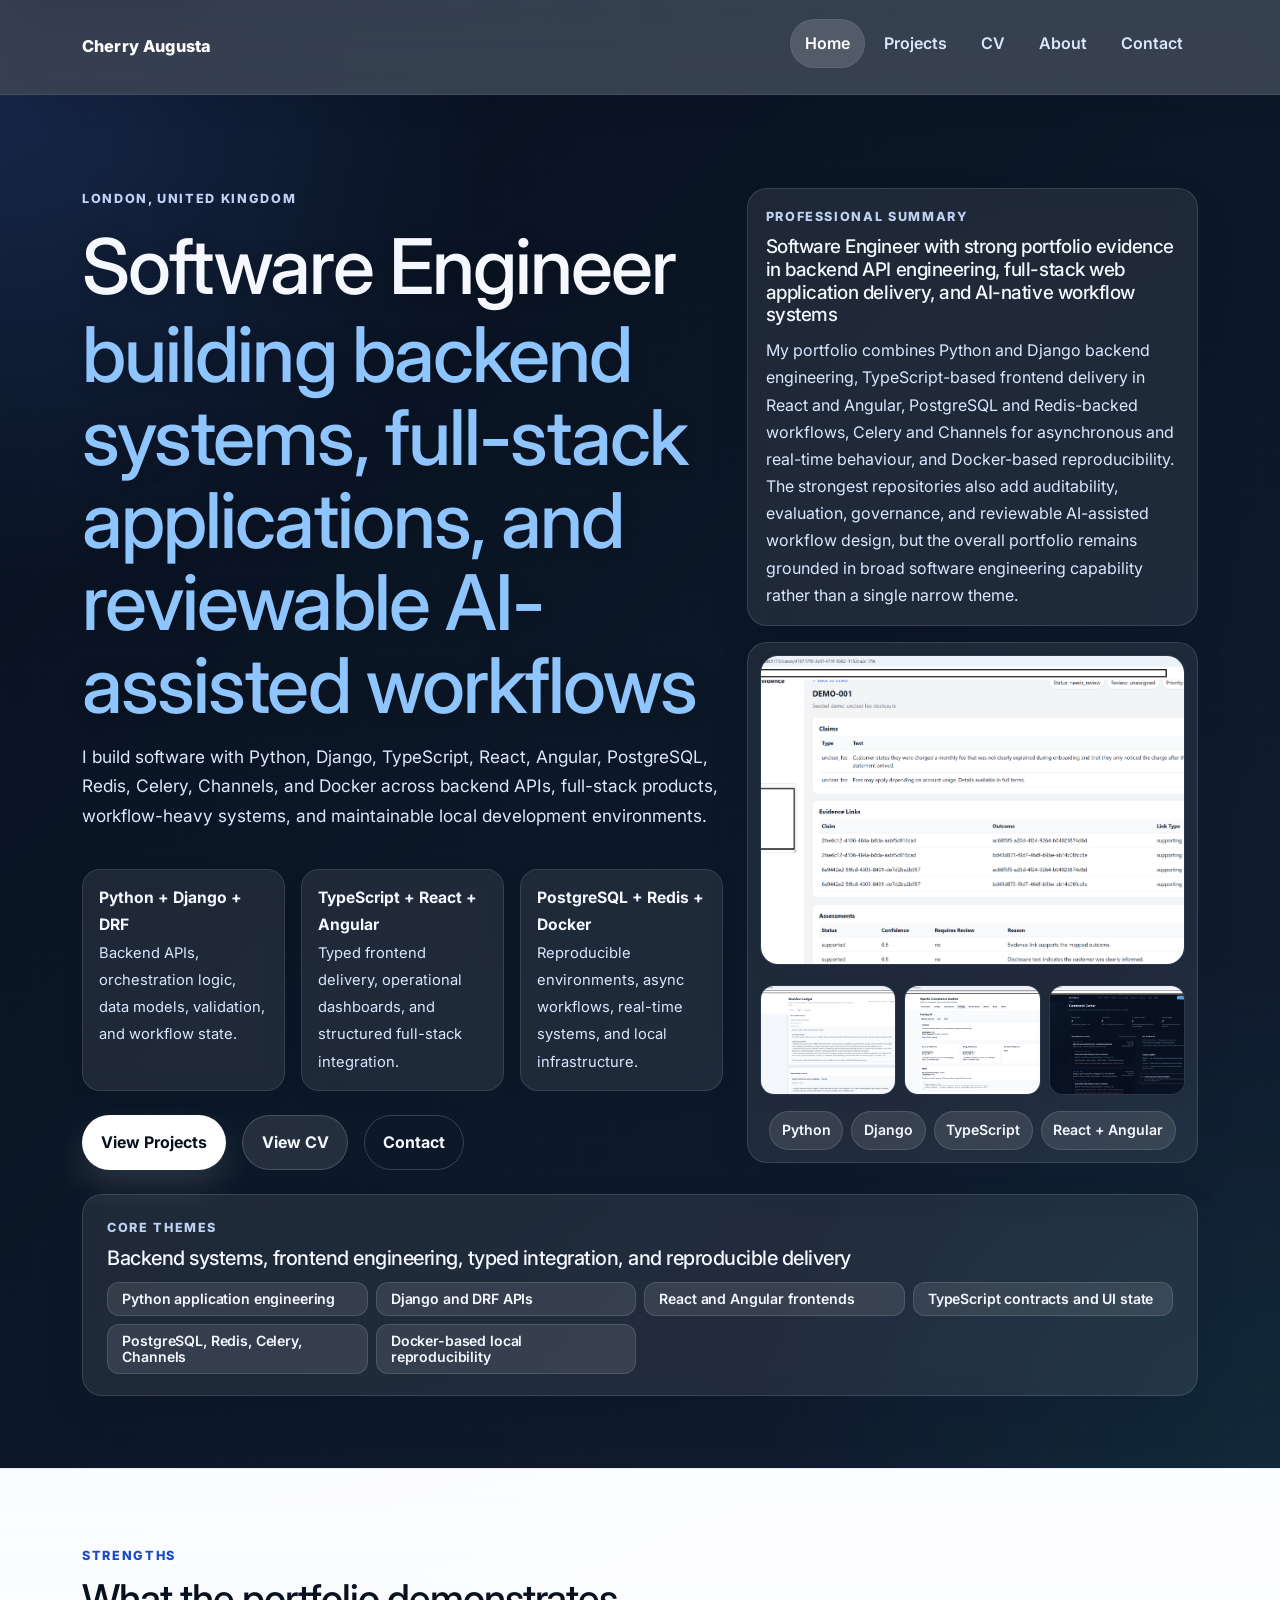
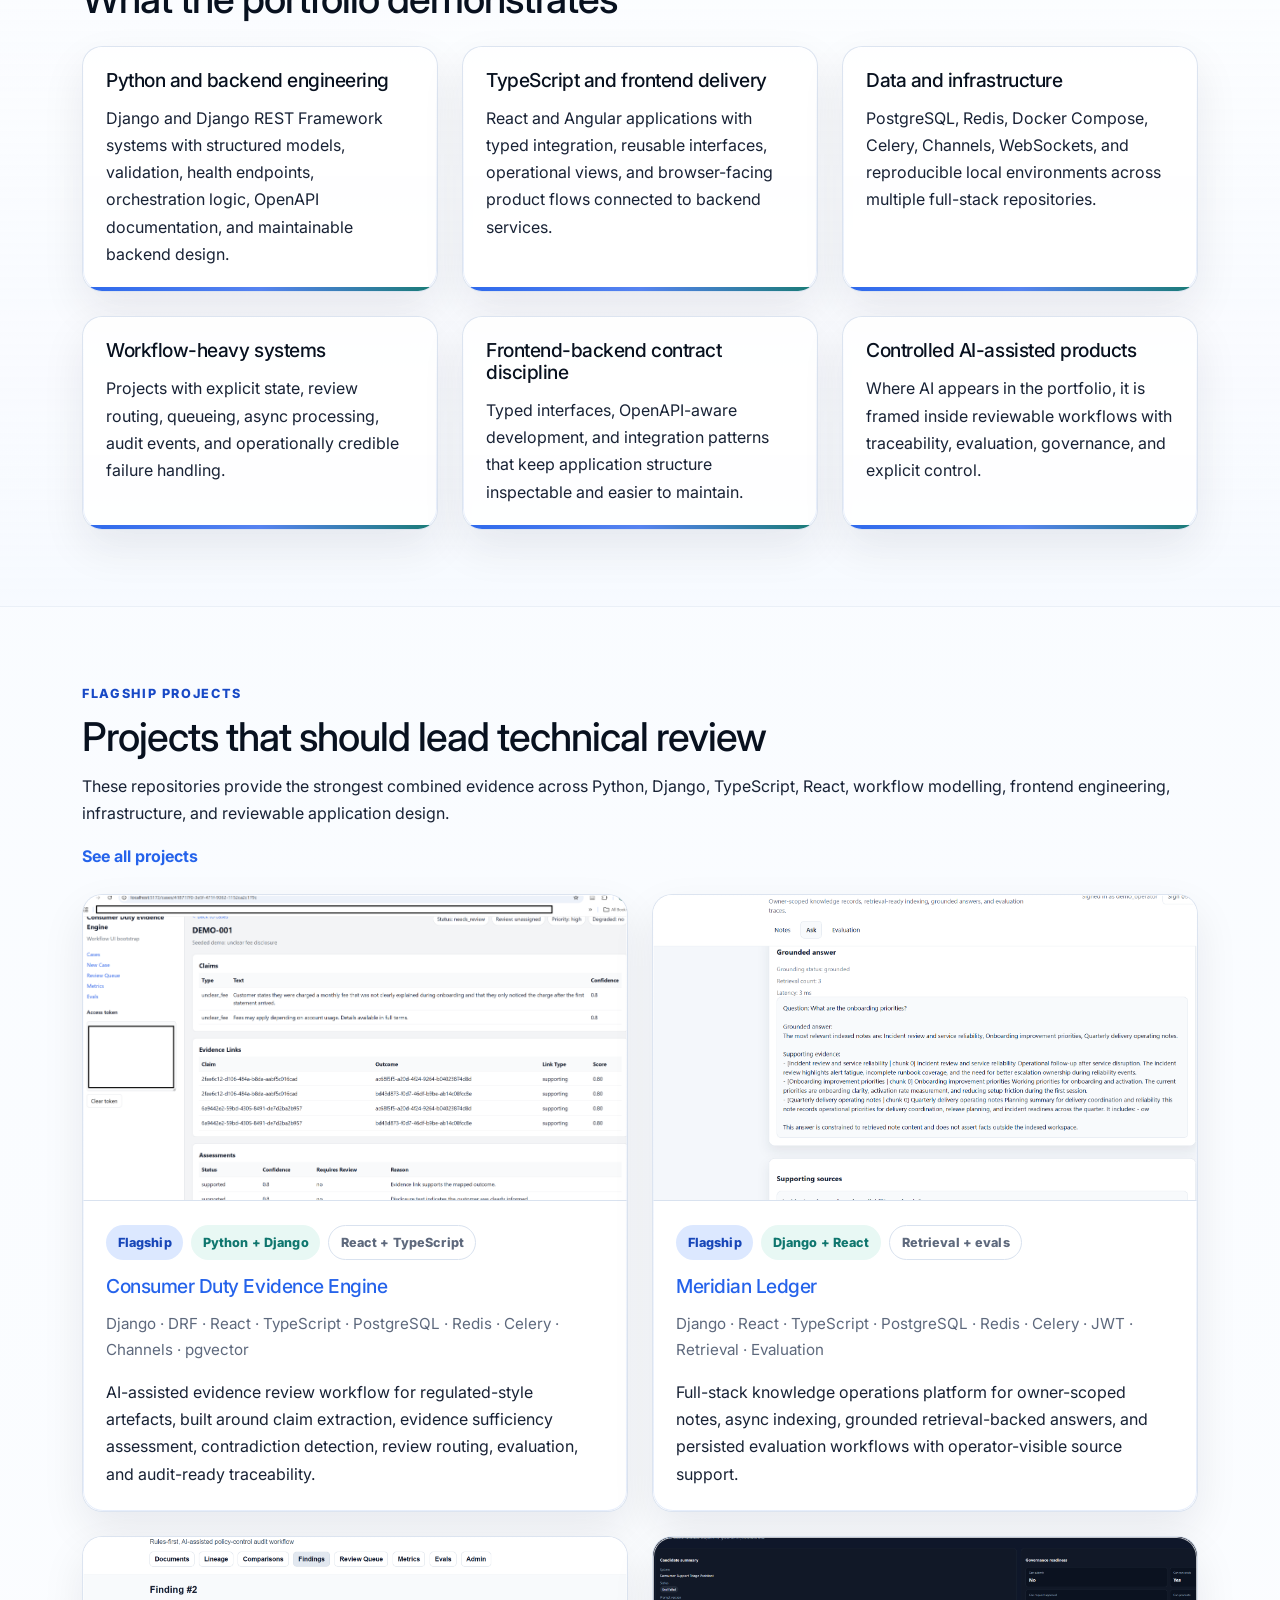
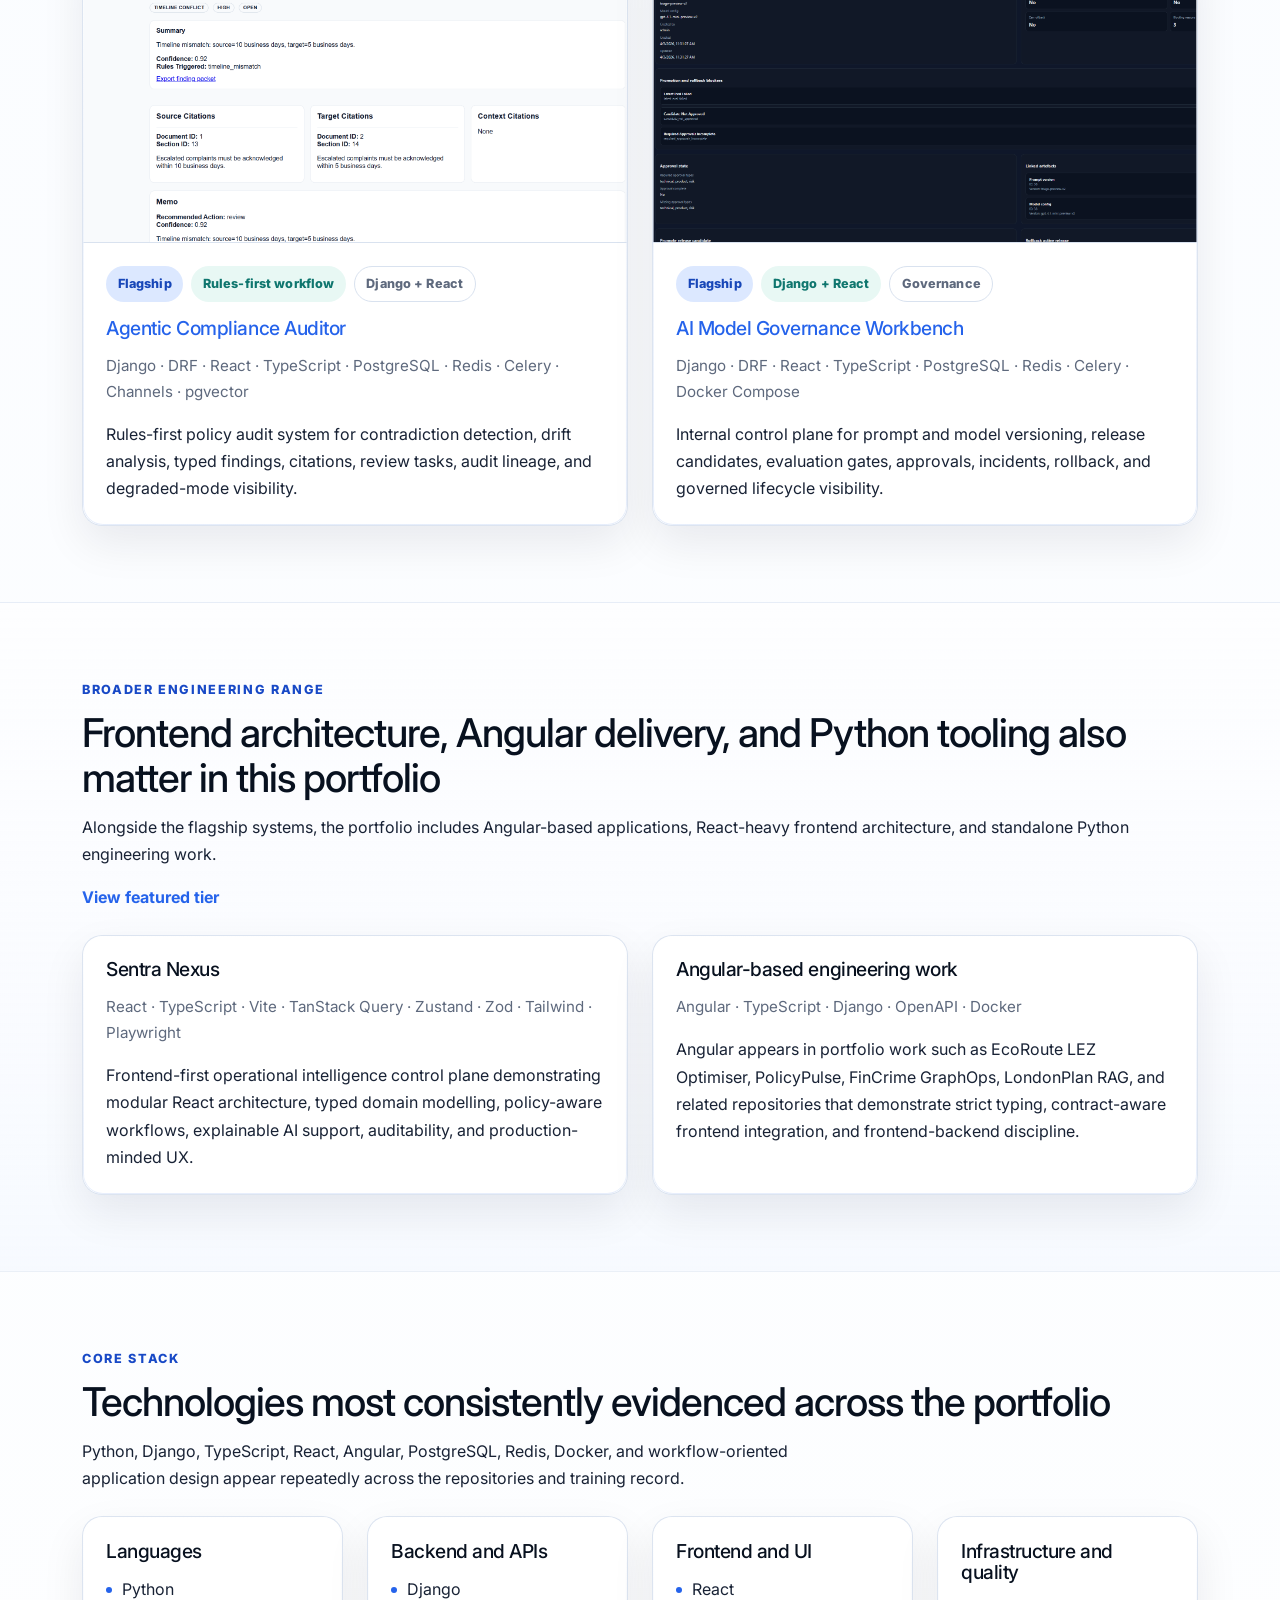
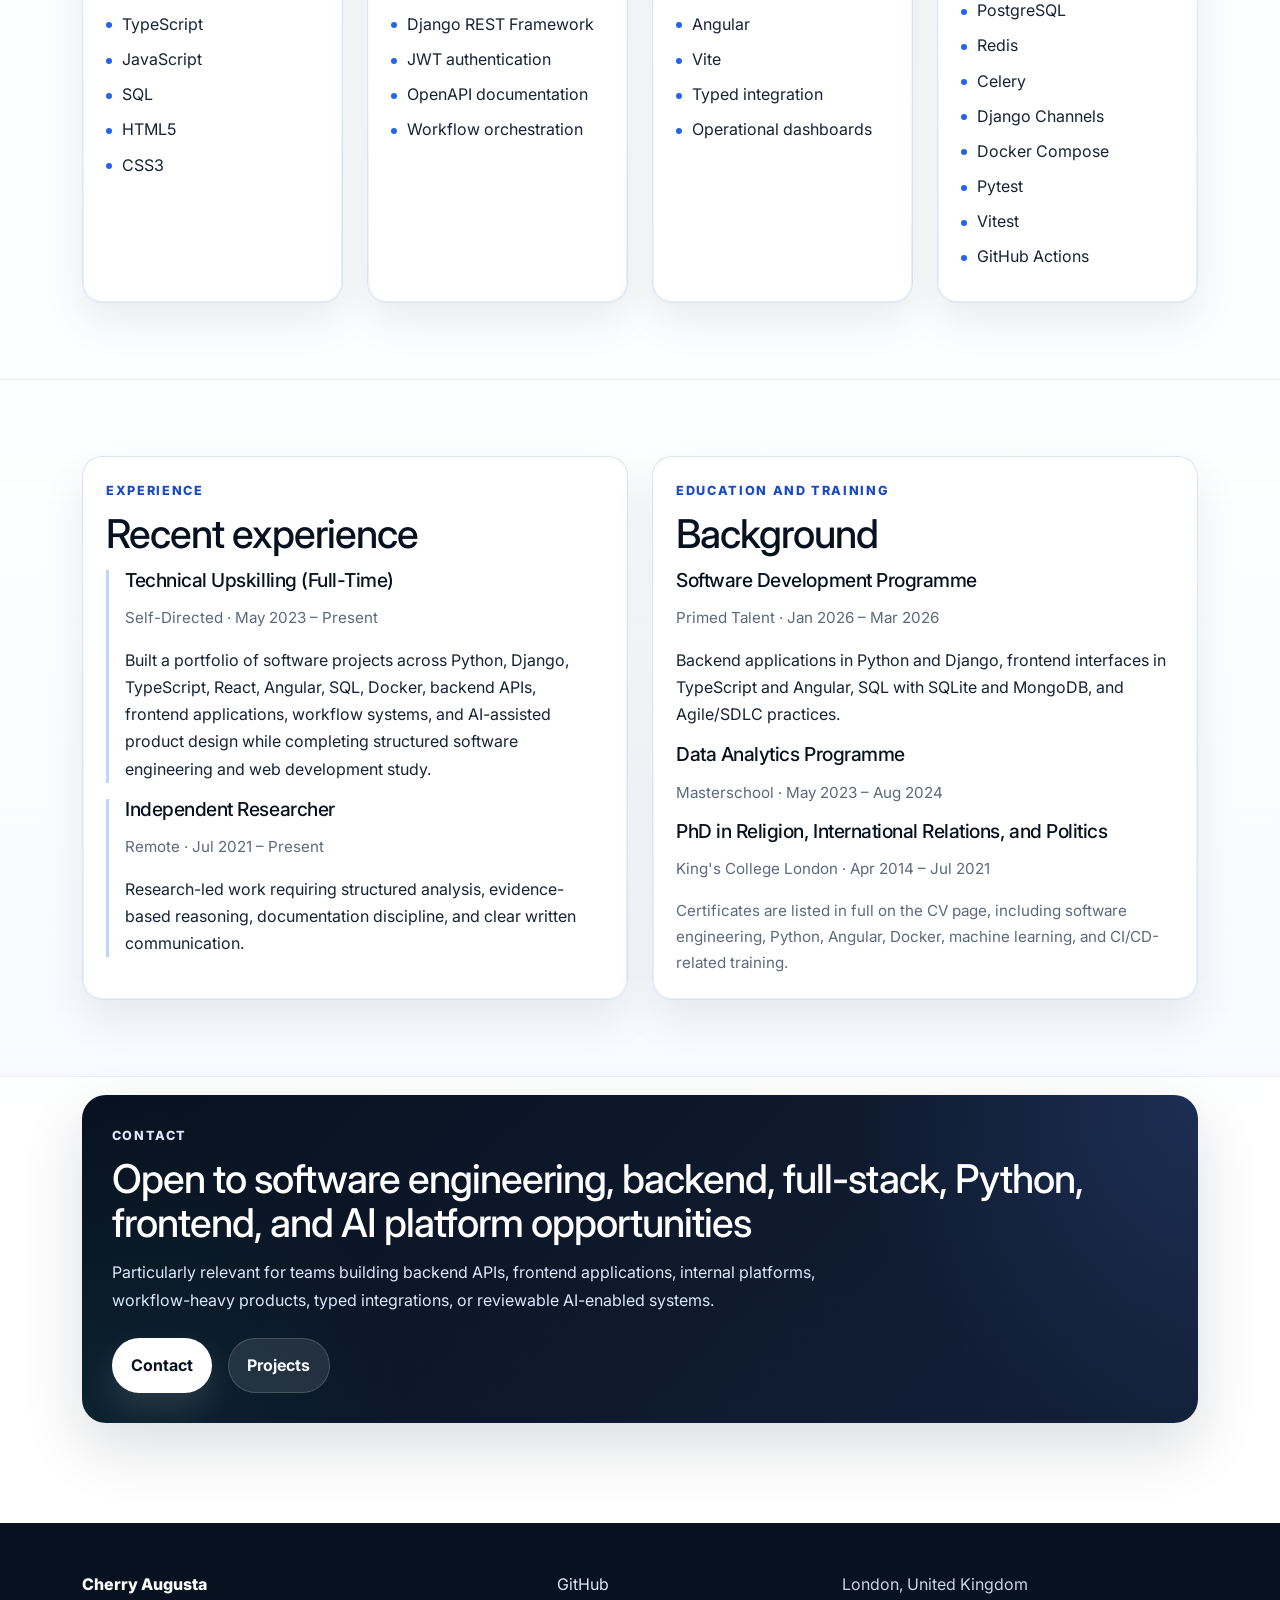
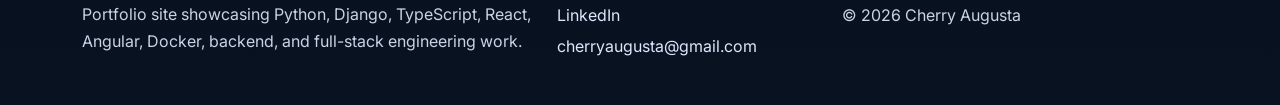
==== commit dd020f5f: "feat: make Core themes panel full width below hero CTA" ====
--- a/index.html
+++ b/index.html
@@ -71,12 +71,10 @@
 
   <main id="main-content">
 
-    <!--HEr00 -->
     <section class="ca-hero">
       <div class="container">
         <div class="row align-items-start g-4 ca-hero-row">
 
-          <!-- Left:ccopy -->
           <div class="col-lg-7">
             <div class="ca-hero-copy">
               <p class="ca-eyebrow">London, United Kingdom</p>
@@ -117,11 +115,9 @@
             </div>
           </div>
 
-          <!-- Right: asidee stack -->
           <aside class="col-lg-5" aria-label="Hero right column">
             <div class="d-flex flex-column gap-3">
 
-              <!-- Summary panel -->
               <div class="ca-hero-panel ca-hero-summary-panel" aria-label="Professional summary">
                 <p class="ca-panel-label">Professional summary</p>
                 <h2>Software Engineer with strong portfolio evidence in backend API engineering, full-stack web application delivery, and AI-native workflow systems</h2>
@@ -130,7 +126,6 @@
                 </p>
               </div>
 
-              <!-- Project visual -->
               <figure class="ca-profile-card ca-profile-card-compact mb-0">
                 <div class="ca-hero-project-visual" aria-label="Selected project highlights">
                   <div class="ca-hero-project-main">
@@ -175,28 +170,31 @@
                 </figcaption>
               </figure>
 
-              <!-- Core themes panel -->
-              <div class="ca-hero-panel ca-hero-core-panel" aria-label="Core themes">
-                <p class="ca-panel-label">Core themes</p>
-                <h2>Backend systems, frontend engineering, typed integration, and reproducible delivery</h2>
-                <ul class="ca-tag-list-core list-unstyled mb-0">
-                  <li>Python application engineering</li>
-                  <li>Django and DRF APIs</li>
-                  <li>React and Angular frontends</li>
-                  <li>TypeScript contracts and UI state</li>
-                  <li>PostgreSQL, Redis, Celery, Channels</li>
-                  <li>Docker-based local reproducibility</li>
-                </ul>
-              </div>
-
             </div>
           </aside>
 
         </div>
-      </div>
-    </section>
-
-    <!-- STRENgTHS -->
+
+        <div class="row">
+          <div class="col-12">
+            <div class="ca-hero-panel ca-hero-core-panel mt-4" aria-label="Core themes">
+              <p class="ca-panel-label">Core themes</p>
+              <h2>Backend systems, frontend engineering, typed integration, and reproducible delivery</h2>
+              <ul class="ca-tag-list-core list-unstyled mb-0">
+                <li>Python application engineering</li>
+                <li>Django and DRF APIs</li>
+                <li>React and Angular frontends</li>
+                <li>TypeScript contracts and UI state</li>
+                <li>PostgreSQL, Redis, Celery, Channels</li>
+                <li>Docker-based local reproducibility</li>
+              </ul>
+            </div>
+          </div>
+        </div>
+
+      </div>
+    </section>
+
     <section class="ca-section ca-section-soft">
       <div class="container">
         <div class="ca-section-intro mb-4">
@@ -244,7 +242,6 @@
       </div>
     </section>
 
-    <!-- FLAGSHIP PROJECTS -->
     <section class="ca-section">
       <div class="container">
         <div class="d-flex justify-content-between align-items-end gap-3 flex-wrap ca-section-intro mb-4">
@@ -257,7 +254,6 @@
         </div>
 
         <div class="row g-4">
-
           <div class="col-md-6">
             <article class="ca-project-card ca-project-card-with-image h-100">
               <div class="ca-project-image-wrap">
@@ -329,12 +325,10 @@
               </div>
             </article>
           </div>
-
-        </div>
-      </div>
-    </section>
-
-    <!-- BROADRE RANGE -->
+        </div>
+      </div>
+    </section>
+
     <section class="ca-section ca-section-soft">
       <div class="container">
         <div class="d-flex justify-content-between align-items-end gap-3 flex-wrap ca-section-intro mb-4">
@@ -364,7 +358,6 @@
       </div>
     </section>
 
-    <!-- CORE STACK -->
     <section class="ca-section">
       <div class="container">
         <div class="ca-section-intro mb-4">
@@ -429,7 +422,6 @@
       </div>
     </section>
 
-    <!-- EXPERIENCE & EDUCATION -->
     <section class="ca-section ca-section-soft">
       <div class="container">
         <div class="row g-4">
@@ -473,7 +465,6 @@
       </div>
     </section>
 
-    <!-- CTA -->
     <section class="ca-section ca-section-cta">
       <div class="container">
         <div class="ca-cta-panel d-flex flex-wrap align-items-center justify-content-between gap-4">
--- a/styles.css
+++ b/styles.css
@@ -30,7 +30,6 @@
   --ca-transition:    200ms ease;
 }
 
-/* basee */
 *,
 *::before,
 *::after { box-sizing: border-box; }
@@ -85,7 +84,6 @@
   margin: 1.35rem 0;
 }
 
-/* skipp link */
 .ca-skip-link {
   position: absolute;
   left: 16px;
@@ -100,7 +98,6 @@
 }
 .ca-skip-link:focus { top: 16px; }
 
-/* headder/navbar */
 .ca-site-header {
   background: rgba(8,17,31,.78);
   backdrop-filter: blur(18px);
@@ -124,7 +121,6 @@
   opacity: .96;
 }
 
-/* Nav links */
 .ca-nav-link {
   color: #dce7fb !important;
   padding: .68rem .94rem !important;
@@ -142,7 +138,6 @@
   box-shadow: inset 0 0 0 1px rgba(255,255,255,.06);
 }
 
-/* Hamburger toggler */
 .ca-nav-toggler {
   width: 48px;
   height: 48px;
@@ -167,11 +162,6 @@
   background: #fff;
   border-radius: 999px;
   pointer-events: none;
-}
-
-/* Mobile nav collapse */
-.ca-nav-collapse {
-  /* Bootstrap collapse */
 }
 
 @media (max-width: 991.98px) {
@@ -191,7 +181,6 @@
   .navbar-nav { gap: 0 !important; }
 }
 
-/* hero */
 .ca-hero,
 .ca-page-hero {
   color: #fff;
@@ -262,7 +251,6 @@
   margin-bottom: 1.45rem;
 }
 
-/* Hero metrics */
 .ca-metric {
   background: rgba(255,255,255,.08);
   border: 1px solid rgba(255,255,255,.11);
@@ -276,7 +264,6 @@
 .ca-metric strong { color: var(--ca-hero-text); font-size: .98rem; }
 .ca-metric span { color: var(--ca-hero-text-soft); font-size: .92rem; }
 
-/* Hero panels */
 .ca-hero-panel {
   background: rgba(255,255,255,.08);
   border: 1px solid rgba(255,255,255,.12);
@@ -292,11 +279,14 @@
 .ca-hero-summary-panel h2 { font-size: 1.18rem; line-height: 1.2; margin-bottom: .64rem; }
 .ca-hero-summary-text { color: var(--ca-hero-text-soft); margin: 0; }
 
-.ca-hero-core-panel { padding: .92rem 1rem .96rem; }
-.ca-hero-core-panel h2 { font-size: 1.08rem; line-height: 1.18; margin-bottom: .6rem; }
-.ca-hero-core-panel .ca-panel-label { margin-bottom: .42rem; }
-
-/* Profile card */
+.ca-hero-core-panel { 
+  padding: 1.35rem 1.5rem; 
+}
+.ca-hero-core-panel h2 { 
+  font-size: 1.25rem; 
+  margin-bottom: .75rem; 
+}
+
 .ca-profile-card {
   background: rgba(255,255,255,.08);
   border: 1px solid rgba(255,255,255,.12);
@@ -351,22 +341,21 @@
   text-align: center;
 }
 
-/* Core tag list */
 .ca-tag-list-core {
   list-style: none;
   padding: 0;
   margin: 0;
   display: grid;
-  grid-template-columns: 1fr;
-  gap: .38rem;
+  grid-template-columns: repeat(auto-fit, minmax(260px, 1fr));
+  gap: .5rem;
 }
 .ca-tag-list-core li {
   display: flex;
   align-items: center;
-  justify-content: center;
-  text-align: center;
+  justify-content: flex-start;
+  text-align: left;
   min-height: 34px;
-  padding: .42rem .72rem;
+  padding: .5rem .9rem;
   border-radius: 12px;
   background: rgba(255,255,255,.10);
   border: 1px solid rgba(255,255,255,.12);
@@ -378,7 +367,6 @@
   margin: 0;
 }
 
-/* buttons */
 .ca-btn {
   display: inline-flex;
   align-items: center;
@@ -422,7 +410,6 @@
 }
 .ca-btn-contact-secondary:hover { background: rgba(255,255,255,.12); }
 
-/* sections */
 .ca-section { padding: 4.75rem 0; }
 
 .ca-section-soft {
@@ -442,7 +429,6 @@
 
 .ca-text-link { font-weight: 700; }
 
-/* cards */
 .ca-card {
   background: rgba(255,255,255,.92);
   border: 1px solid rgba(217,226,239,.92);
@@ -484,9 +470,7 @@
 }
 
 .ca-sticky-aside { position: sticky; top: 100px; align-self: start; }
-.ca-about-summary-card { }
-
-/* badges */
+
 .ca-badge {
   display: inline-flex;
   align-items: center;
@@ -510,7 +494,6 @@
   border: 1px solid var(--ca-line);
 }
 
-/* project cards */
 .ca-project-card {
   background: rgba(255,255,255,.92);
   border: 1px solid rgba(217,226,239,.92);
@@ -556,7 +539,6 @@
 }
 .ca-project-card:hover .ca-project-image-wrap img { transform: scale(1.025); }
 
-/* Page-level project cards */
 .ca-project-card-page .ca-project-image-wrap,
 .ca-project-card-page .ca-project-image-wrap-large {
   aspect-ratio: 16 / 7;
@@ -565,7 +547,6 @@
 
 .ca-project-content { padding: 1.45rem; }
 
-/* Composite image (Gmail MCP) */
 .ca-project-image-wrap-composite {
   aspect-ratio: auto;
   min-height: 430px;
@@ -603,11 +584,9 @@
   object-position: top center;
 }
 
-/* stack + meta */
 .ca-stack,
 .ca-meta { color: var(--ca-muted); font-size: .95rem; }
 
-/* plain list */
 .ca-plain-list {
   list-style: none;
   padding: 0;
@@ -629,18 +608,12 @@
   background: var(--ca-primary);
 }
 
-/* timeline + education */
 .ca-timeline-item {
   padding-left: 1rem;
   border-left: 3px solid #bfd4ff;
 }
 .ca-education-block { margin-bottom: 1rem; }
 
-/* prose */
-.ca-prose p,
-.ca-prose li { max-width: 75ch; }
-
-/* CTA panel */
 .ca-cta-panel {
   background:
     radial-gradient(circle at top right, rgba(88,138,255,.16), transparent 30%),
@@ -668,7 +641,6 @@
 .ca-cta-panel h2 { color: #fff; }
 .ca-cta-panel p { color: #dce8ff; max-width: 720px; }
 
-/* contact components */
 .ca-contact-primary-card { padding: 1.55rem; }
 
 .ca-contact-fact {
@@ -771,7 +743,6 @@
 
 .ca-contact-cta-section { padding-top: .6rem; }
 
-/* footer */
 .ca-site-footer {
   background: linear-gradient(180deg, #08111f, #091221);
   color: #c8d4e5;
@@ -782,10 +753,8 @@
 .ca-site-footer a { color: #dbe7fb; }
 .ca-footer-title { color: #fff; font-weight: 800; }
 
-/* misc utilities */
 .ca-page-main { min-height: 60vh; }
 
-/* responsive */
 @media (max-width: 991.98px) {
   .ca-sticky-aside { position: static; }
   .ca-hero-project-main img { height: clamp(220px, 28vw, 300px); }
@@ -838,7 +807,6 @@
   .ca-contact-tag-list li { width: 100%; justify-content: flex-start; }
 }
 
-/* reduced motion */
 @media (prefers-reduced-motion: reduce) {
   html { scroll-behavior: auto; }
   *,
@@ -847,4 +815,4 @@
     animation: none !important;
     transition: none !important;
   }
-}
+}
